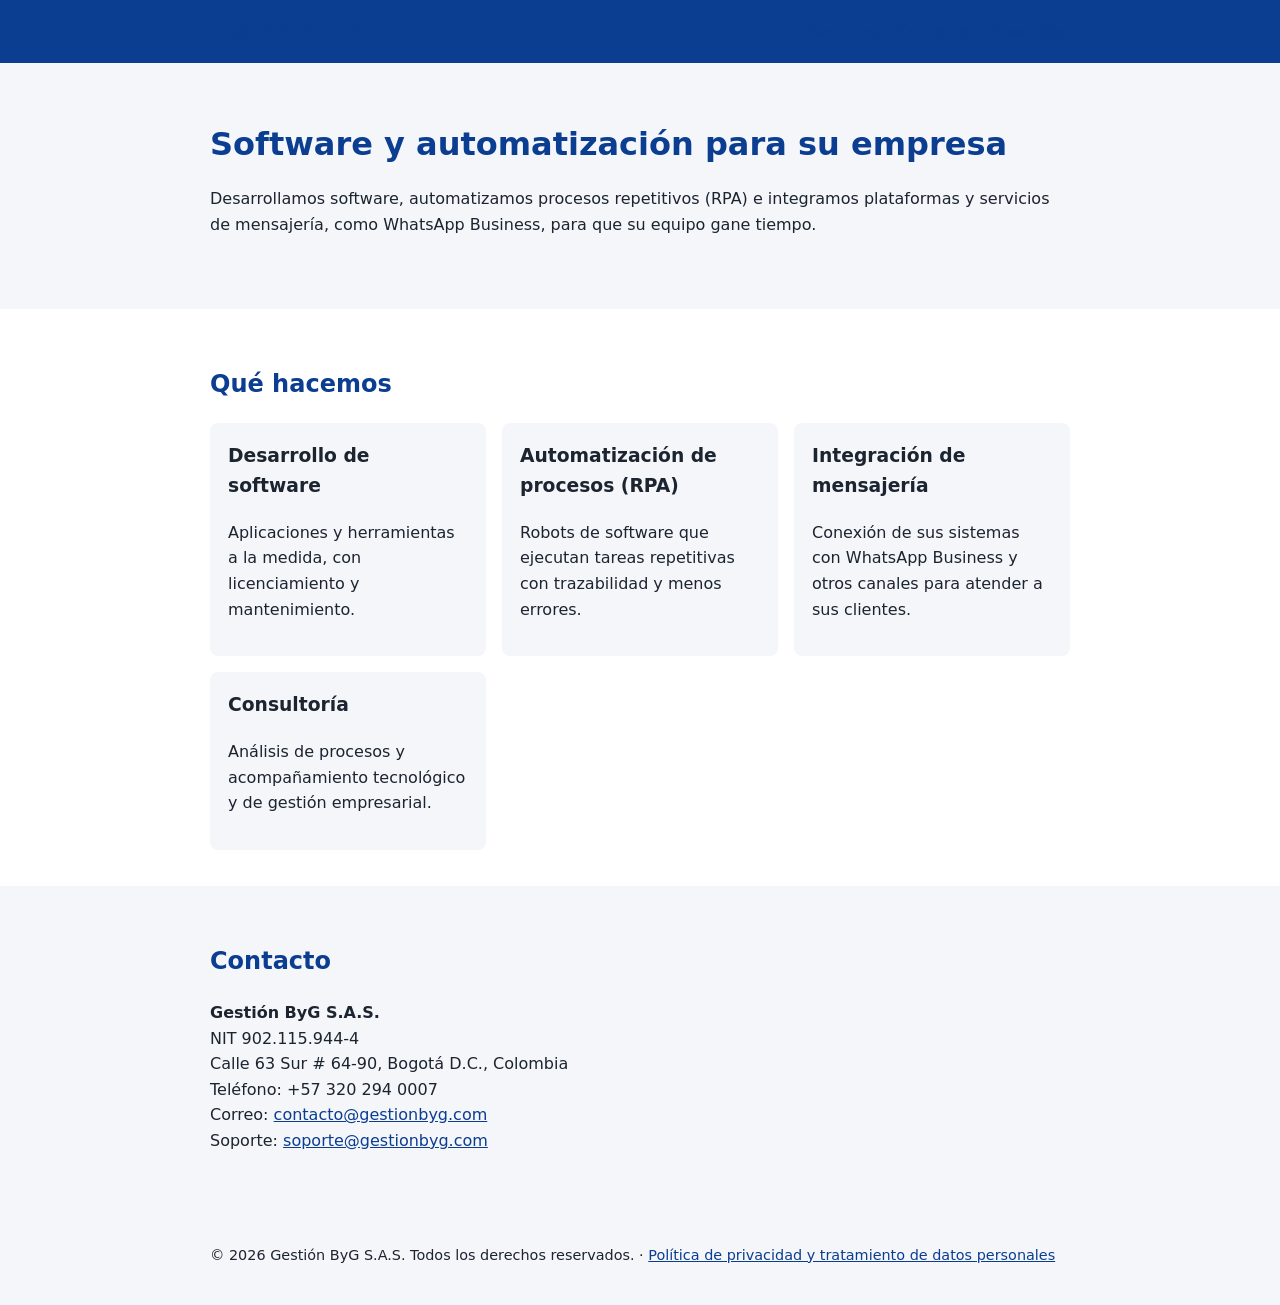
==== index.html @ 8f4474fb "Add files via upload" ====
<!doctype html>
<html lang="es">
<head>
<meta charset="utf-8">
<meta name="viewport" content="width=device-width, initial-scale=1">
<title>Gestión ByG S.A.S. | Software y automatización de procesos</title>
<meta name="description" content="Gestión ByG S.A.S. desarrolla software y automatiza procesos (RPA) e integra servicios de mensajería para empresas en Colombia.">
<link rel="stylesheet" href="style.css">
</head>
<body>
<header><div class="wrap">
  <a class="marca" href="index.html">Gestión ByG S.A.S.</a>
  <nav><a href="#servicios">Servicios</a><a href="#contacto">Contacto</a><a href="privacidad.html">Privacidad</a></nav>
</div></header>

<div class="hero"><div class="wrap">
  <h1>Software y automatización para su empresa</h1>
  <p>Desarrollamos software, automatizamos procesos repetitivos (RPA) e integramos plataformas y servicios de mensajería, como WhatsApp Business, para que su equipo gane tiempo.</p>
</div></div>

<section id="servicios"><div class="wrap">
  <h2>Qué hacemos</h2>
  <div class="tarjetas">
    <div class="tarjeta"><h3>Desarrollo de software</h3><p>Aplicaciones y herramientas a la medida, con licenciamiento y mantenimiento.</p></div>
    <div class="tarjeta"><h3>Automatización de procesos (RPA)</h3><p>Robots de software que ejecutan tareas repetitivas con trazabilidad y menos errores.</p></div>
    <div class="tarjeta"><h3>Integración de mensajería</h3><p>Conexión de sus sistemas con WhatsApp Business y otros canales para atender a sus clientes.</p></div>
    <div class="tarjeta"><h3>Consultoría</h3><p>Análisis de procesos y acompañamiento tecnológico y de gestión empresarial.</p></div>
  </div>
</div></section>

<section id="contacto" style="background:#f4f6fa"><div class="wrap">
  <h2>Contacto</h2>
  <p><strong>Gestión ByG S.A.S.</strong><br>
  NIT 902.115.944-4<br>
  Calle 63 Sur # 64-90, Bogotá D.C., Colombia<br>
  Teléfono: +57 320 294 0007<br>
  Correo: <a href="mailto:contacto@gestionbyg.com">contacto@gestionbyg.com</a><br>
  Soporte: <a href="mailto:soporte@gestionbyg.com">soporte@gestionbyg.com</a></p>
</div></section>

<footer><div class="wrap">
  <p>© 2026 Gestión ByG S.A.S. Todos los derechos reservados. · <a href="privacidad.html">Política de privacidad y tratamiento de datos personales</a></p>
</div></footer>
</body>
</html>
---- style.css ----
:root{--azul:#0b3d91;--gris:#f4f6fa;--texto:#1c2430}
*{box-sizing:border-box}
body{margin:0;font-family:system-ui,-apple-system,"Segoe UI",Roboto,Arial,sans-serif;color:var(--texto);line-height:1.6;background:#fff}
header{background:var(--azul);color:#fff}
.wrap{max-width:900px;margin:0 auto;padding:0 20px}
header .wrap{display:flex;justify-content:space-between;align-items:center;flex-wrap:wrap;padding:16px 20px}
header a{color:#fff;text-decoration:none;margin-left:18px}
header .marca{font-weight:700;font-size:1.2rem;margin-left:0}
.hero{background:var(--gris);padding:56px 0}
.hero h1{margin:0 0 12px;font-size:2rem;color:var(--azul)}
section{padding:36px 0}
h2{color:var(--azul)}
.tarjetas{display:grid;grid-template-columns:repeat(auto-fit,minmax(240px,1fr));gap:16px}
.tarjeta{background:var(--gris);border-radius:8px;padding:18px}
.tarjeta h3{margin-top:0}
footer{background:var(--gris);padding:24px 0;font-size:.9rem}
footer a,.wrap a{color:var(--azul)}
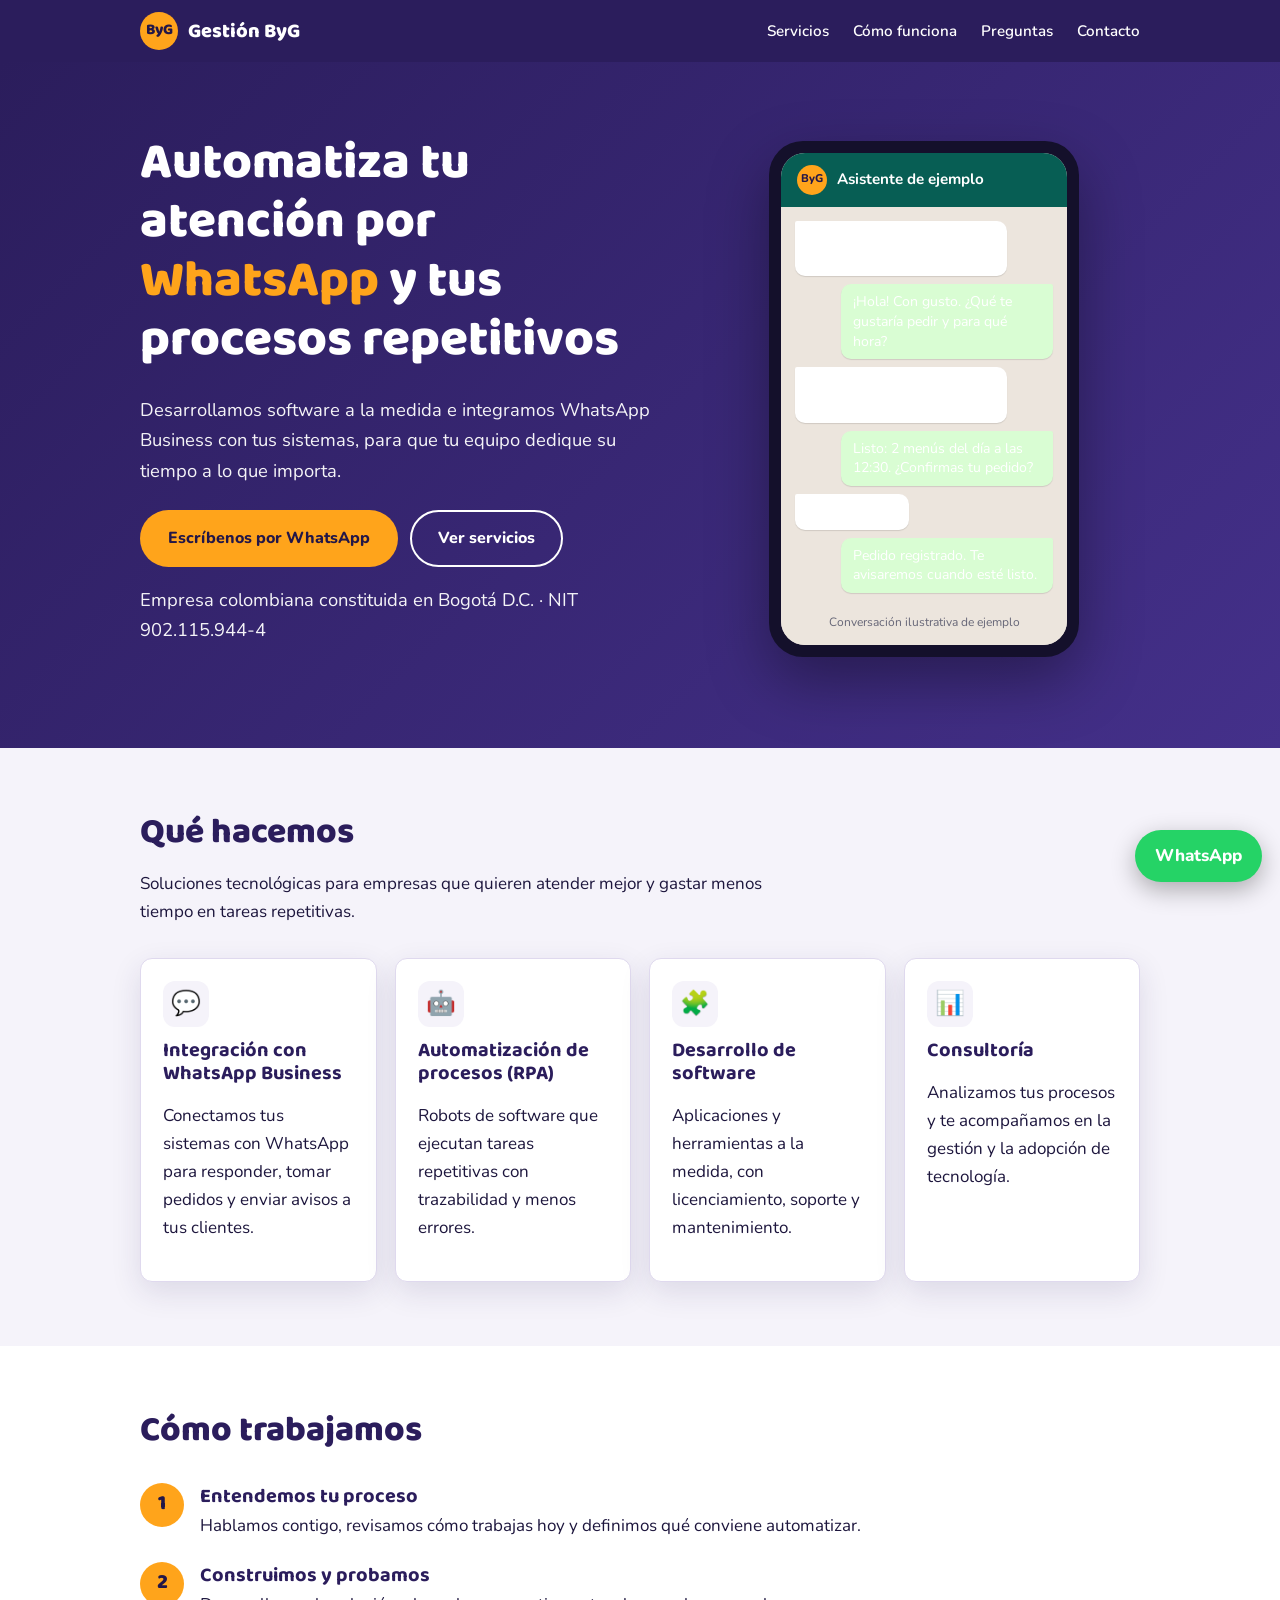
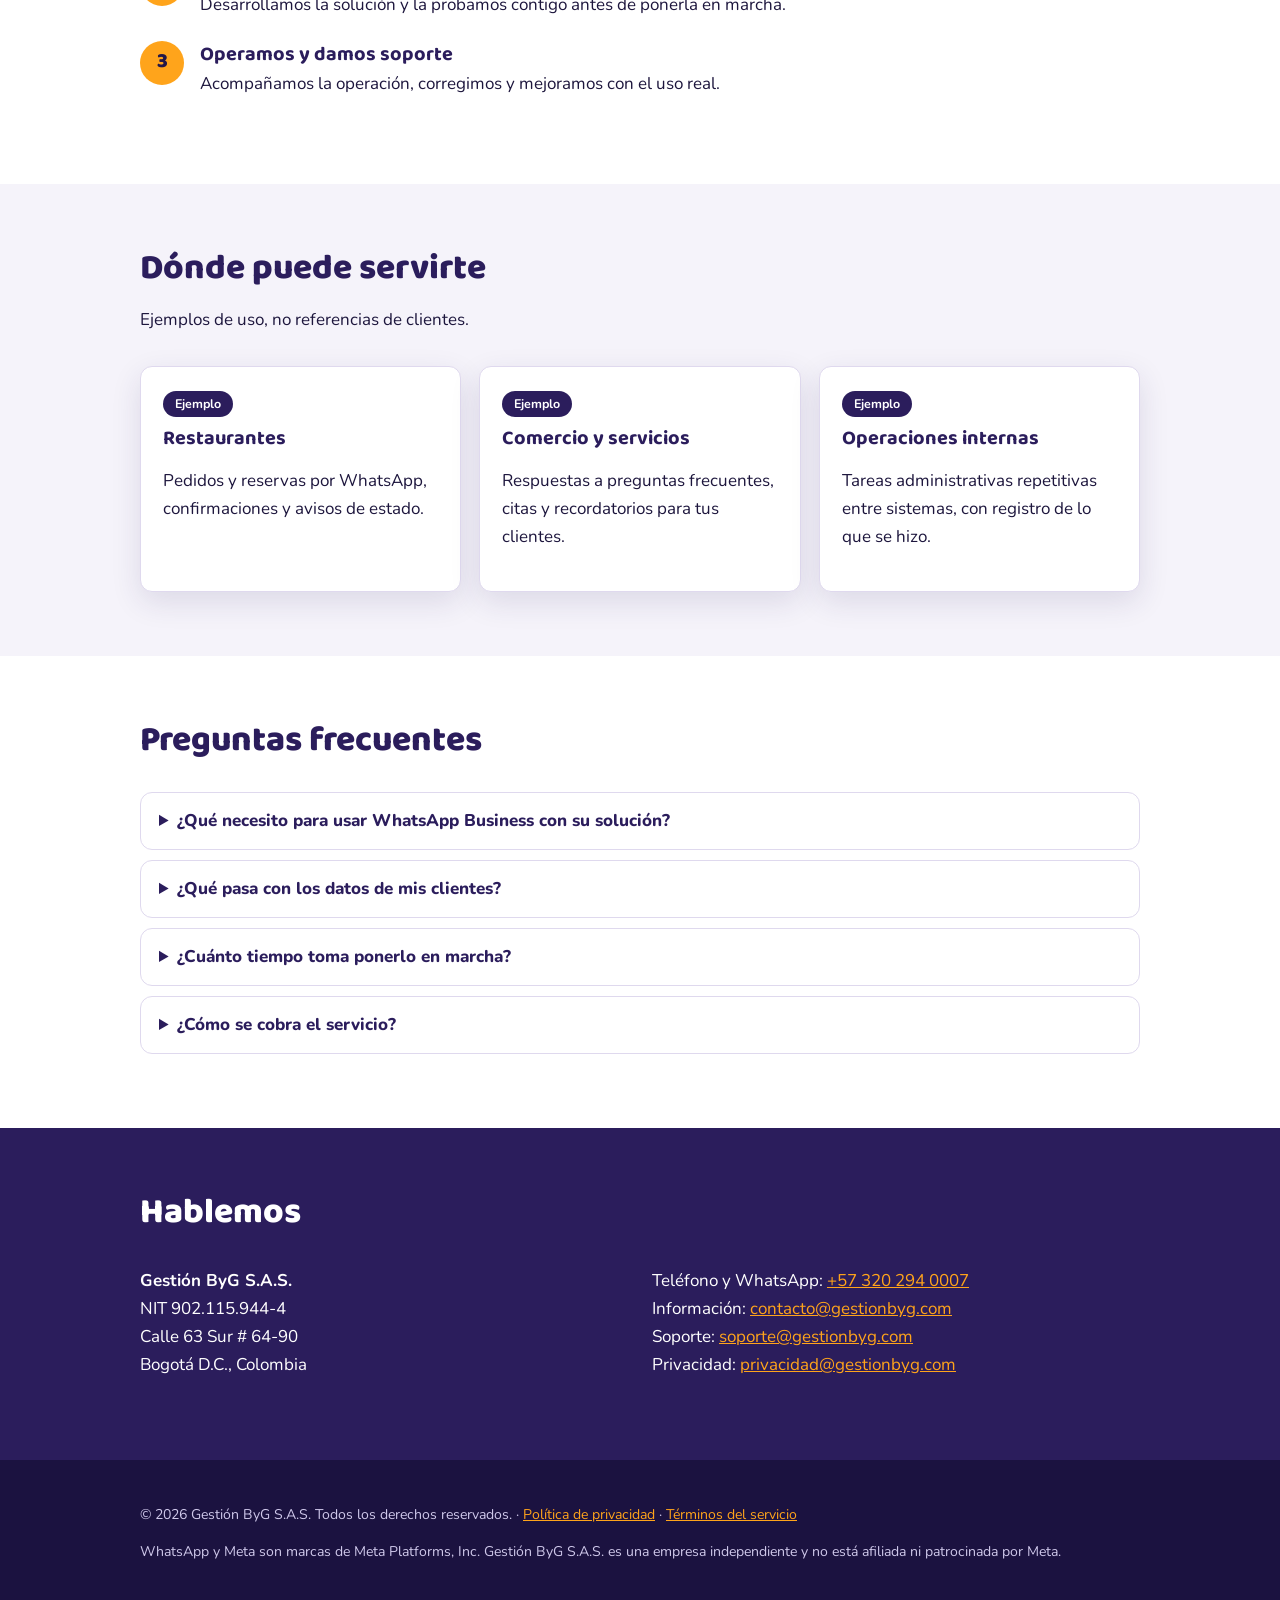
==== commit 3e2a678f: "Add files via upload" ====
--- a/index.html
+++ b/index.html
@@ -4,42 +4,114 @@
 <meta charset="utf-8">
 <meta name="viewport" content="width=device-width, initial-scale=1">
 <title>Gestión ByG S.A.S. | Software y automatización de procesos</title>
-<meta name="description" content="Gestión ByG S.A.S. desarrolla software y automatiza procesos (RPA) e integra servicios de mensajería para empresas en Colombia.">
+<meta name="description" content="Gestión ByG S.A.S. desarrolla software, automatiza procesos (RPA) e integra WhatsApp Business para empresas en Colombia.">
+<meta property="og:title" content="Gestión ByG S.A.S.">
+<meta property="og:description" content="Software a la medida, automatización de procesos e integración de WhatsApp Business.">
+<meta property="og:type" content="website">
+<meta property="og:url" content="https://gestionbyg.com/">
+<link rel="icon" href="data:image/svg+xml,%3Csvg xmlns='http://www.w3.org/2000/svg' viewBox='0 0 64 64'%3E%3Ccircle cx='32' cy='32' r='32' fill='%23FFA41B'/%3E%3Ctext x='32' y='42' font-size='28' font-weight='800' text-anchor='middle' fill='%23231748' font-family='Arial'%3EBG%3C/text%3E%3C/svg%3E">
+<link rel="preconnect" href="https://fonts.googleapis.com">
+<link rel="preconnect" href="https://fonts.gstatic.com" crossorigin>
+<link href="https://fonts.googleapis.com/css2?family=Baloo+2:wght@600;700;800&family=Nunito:wght@400;600;700;800&display=swap" rel="stylesheet">
 <link rel="stylesheet" href="style.css">
 </head>
 <body>
+
 <header><div class="wrap">
-  <a class="marca" href="index.html">Gestión ByG S.A.S.</a>
-  <nav><a href="#servicios">Servicios</a><a href="#contacto">Contacto</a><a href="privacidad.html">Privacidad</a></nav>
+  <a class="marca" href="index.html"><span class="logo">ByG</span>Gestión ByG</a>
+  <nav>
+    <a href="#servicios">Servicios</a>
+    <a href="#como-funciona">Cómo funciona</a>
+    <a href="#faq">Preguntas</a>
+    <a href="#contacto">Contacto</a>
+  </nav>
 </div></header>
 
+<main>
 <div class="hero"><div class="wrap">
-  <h1>Software y automatización para su empresa</h1>
-  <p>Desarrollamos software, automatizamos procesos repetitivos (RPA) e integramos plataformas y servicios de mensajería, como WhatsApp Business, para que su equipo gane tiempo.</p>
+  <div>
+    <h1>Automatiza tu atención por <span>WhatsApp</span> y tus procesos repetitivos</h1>
+    <p>Desarrollamos software a la medida e integramos WhatsApp Business con tus sistemas, para que tu equipo dedique su tiempo a lo que importa.</p>
+    <div class="acciones">
+      <a class="btn btn-ambar" href="https://wa.me/573202940007?text=Hola%2C%20quiero%20informaci%C3%B3n%20sobre%20sus%20servicios" target="_blank" rel="noopener">Escríbenos por WhatsApp</a>
+      <a class="btn btn-borde" href="#servicios">Ver servicios</a>
+    </div>
+    <p class="aviso-mini">Empresa colombiana constituida en Bogotá D.C. · NIT 902.115.944-4</p>
+  </div>
+  <div>
+    <div class="telefono"><div class="pantalla">
+      <div class="chat-cab"><span class="pt">ByG</span>Asistente de ejemplo</div>
+      <div class="chat">
+        <div class="burbuja cliente">Hola, quiero hacer un pedido para hoy</div>
+        <div class="burbuja robot">¡Hola! Con gusto. ¿Qué te gustaría pedir y para qué hora?</div>
+        <div class="burbuja cliente">2 menús del día, para las 12:30</div>
+        <div class="burbuja robot">Listo: 2 menús del día a las 12:30. ¿Confirmas tu pedido?</div>
+        <div class="burbuja cliente">Sí, confirmado</div>
+        <div class="burbuja robot">Pedido registrado. Te avisaremos cuando esté listo.</div>
+      </div>
+      <div class="etiqueta-demo">Conversación ilustrativa de ejemplo</div>
+    </div></div>
+  </div>
 </div></div>
 
 <section id="servicios"><div class="wrap">
-  <h2>Qué hacemos</h2>
-  <div class="tarjetas">
-    <div class="tarjeta"><h3>Desarrollo de software</h3><p>Aplicaciones y herramientas a la medida, con licenciamiento y mantenimiento.</p></div>
-    <div class="tarjeta"><h3>Automatización de procesos (RPA)</h3><p>Robots de software que ejecutan tareas repetitivas con trazabilidad y menos errores.</p></div>
-    <div class="tarjeta"><h3>Integración de mensajería</h3><p>Conexión de sus sistemas con WhatsApp Business y otros canales para atender a sus clientes.</p></div>
-    <div class="tarjeta"><h3>Consultoría</h3><p>Análisis de procesos y acompañamiento tecnológico y de gestión empresarial.</p></div>
+  <div class="intro">
+    <h2>Qué hacemos</h2>
+    <p>Soluciones tecnológicas para empresas que quieren atender mejor y gastar menos tiempo en tareas repetitivas.</p>
+  </div>
+  <div class="rejilla">
+    <div class="tarjeta"><div class="icono">💬</div><h3>Integración con WhatsApp Business</h3><p>Conectamos tus sistemas con WhatsApp para responder, tomar pedidos y enviar avisos a tus clientes.</p></div>
+    <div class="tarjeta"><div class="icono">🤖</div><h3>Automatización de procesos (RPA)</h3><p>Robots de software que ejecutan tareas repetitivas con trazabilidad y menos errores.</p></div>
+    <div class="tarjeta"><div class="icono">🧩</div><h3>Desarrollo de software</h3><p>Aplicaciones y herramientas a la medida, con licenciamiento, soporte y mantenimiento.</p></div>
+    <div class="tarjeta"><div class="icono">📊</div><h3>Consultoría</h3><p>Analizamos tus procesos y te acompañamos en la gestión y la adopción de tecnología.</p></div>
   </div>
 </div></section>
 
-<section id="contacto" style="background:#f4f6fa"><div class="wrap">
-  <h2>Contacto</h2>
-  <p><strong>Gestión ByG S.A.S.</strong><br>
-  NIT 902.115.944-4<br>
-  Calle 63 Sur # 64-90, Bogotá D.C., Colombia<br>
-  Teléfono: +57 320 294 0007<br>
-  Correo: <a href="mailto:contacto@gestionbyg.com">contacto@gestionbyg.com</a><br>
-  Soporte: <a href="mailto:soporte@gestionbyg.com">soporte@gestionbyg.com</a></p>
+<section id="como-funciona" class="fondo-blanco"><div class="wrap">
+  <div class="intro"><h2>Cómo trabajamos</h2></div>
+  <div class="paso"><div class="num">1</div><div><h3>Entendemos tu proceso</h3><p>Hablamos contigo, revisamos cómo trabajas hoy y definimos qué conviene automatizar.</p></div></div>
+  <div class="paso"><div class="num">2</div><div><h3>Construimos y probamos</h3><p>Desarrollamos la solución y la probamos contigo antes de ponerla en marcha.</p></div></div>
+  <div class="paso"><div class="num">3</div><div><h3>Operamos y damos soporte</h3><p>Acompañamos la operación, corregimos y mejoramos con el uso real.</p></div></div>
 </div></section>
 
+<section id="casos"><div class="wrap">
+  <div class="intro"><h2>Dónde puede servirte</h2><p>Ejemplos de uso, no referencias de clientes.</p></div>
+  <div class="rejilla">
+    <div class="tarjeta"><span class="etq">Ejemplo</span><h3>Restaurantes</h3><p>Pedidos y reservas por WhatsApp, confirmaciones y avisos de estado.</p></div>
+    <div class="tarjeta"><span class="etq">Ejemplo</span><h3>Comercio y servicios</h3><p>Respuestas a preguntas frecuentes, citas y recordatorios para tus clientes.</p></div>
+    <div class="tarjeta"><span class="etq">Ejemplo</span><h3>Operaciones internas</h3><p>Tareas administrativas repetitivas entre sistemas, con registro de lo que se hizo.</p></div>
+  </div>
+</div></section>
+
+<section id="faq" class="fondo-blanco"><div class="wrap">
+  <div class="intro"><h2>Preguntas frecuentes</h2></div>
+  <details><summary>¿Qué necesito para usar WhatsApp Business con su solución?</summary><p>Un número de teléfono para la empresa y tu aprobación para configurarlo. Te explicamos cada paso y tú conservas el control de tu cuenta.</p></details>
+  <details><summary>¿Qué pasa con los datos de mis clientes?</summary><p>Tus datos son tuyos. Los tratamos solo para prestar el servicio, conforme a la Ley 1581 de 2012 y a nuestra <a href="privacidad.html">política de privacidad</a>.</p></details>
+  <details><summary>¿Cuánto tiempo toma ponerlo en marcha?</summary><p>Depende del proceso. Después de conocer tu caso te damos un plan y un tiempo estimado por escrito.</p></details>
+  <details><summary>¿Cómo se cobra el servicio?</summary><p>Con un contrato de licencia y soporte. Te enviamos una propuesta clara después de entender lo que necesitas.</p></details>
+</div></section>
+
+<section id="contacto" class="contacto"><div class="wrap">
+  <h2>Hablemos</h2>
+  <div class="datos">
+    <div>
+      <p><strong>Gestión ByG S.A.S.</strong><br>NIT 902.115.944-4<br>Calle 63 Sur # 64-90<br>Bogotá D.C., Colombia</p>
+    </div>
+    <div>
+      <p>Teléfono y WhatsApp: <a href="https://wa.me/573202940007" target="_blank" rel="noopener">+57 320 294 0007</a><br>
+      Información: <a href="mailto:contacto@gestionbyg.com">contacto@gestionbyg.com</a><br>
+      Soporte: <a href="mailto:soporte@gestionbyg.com">soporte@gestionbyg.com</a><br>
+      Privacidad: <a href="mailto:privacidad@gestionbyg.com">privacidad@gestionbyg.com</a></p>
+    </div>
+  </div>
+</div></section>
+</main>
+
 <footer><div class="wrap">
-  <p>© 2026 Gestión ByG S.A.S. Todos los derechos reservados. · <a href="privacidad.html">Política de privacidad y tratamiento de datos personales</a></p>
+  <p>© 2026 Gestión ByG S.A.S. Todos los derechos reservados. · <a href="privacidad.html">Política de privacidad</a> · <a href="terminos.html">Términos del servicio</a></p>
+  <p>WhatsApp y Meta son marcas de Meta Platforms, Inc. Gestión ByG S.A.S. es una empresa independiente y no está afiliada ni patrocinada por Meta.</p>
 </div></footer>
+
+<a class="wa-flotante" href="https://wa.me/573202940007?text=Hola%2C%20quiero%20informaci%C3%B3n%20sobre%20sus%20servicios" target="_blank" rel="noopener" aria-label="Escríbenos por WhatsApp">WhatsApp</a>
 </body>
 </html>
--- a/style.css
+++ b/style.css
@@ -1,17 +1,93 @@
-:root{--azul:#0b3d91;--gris:#f4f6fa;--texto:#1c2430}
+:root{
+  --ciruela:#2B1D5C;--ciruela2:#44308A;--ambar:#FFA41B;--sobre-ambar:#231748;
+  --turquesa:#0F9F90;--fondo:#F5F3FA;--borde:#DFD9EE;--texto:#1D163D;--blanco:#fff;
+  --radio:12px;--sombra:0 10px 30px rgba(43,29,92,.12);
+}
 *{box-sizing:border-box}
-body{margin:0;font-family:system-ui,-apple-system,"Segoe UI",Roboto,Arial,sans-serif;color:var(--texto);line-height:1.6;background:#fff}
-header{background:var(--azul);color:#fff}
-.wrap{max-width:900px;margin:0 auto;padding:0 20px}
-header .wrap{display:flex;justify-content:space-between;align-items:center;flex-wrap:wrap;padding:16px 20px}
-header a{color:#fff;text-decoration:none;margin-left:18px}
-header .marca{font-weight:700;font-size:1.2rem;margin-left:0}
-.hero{background:var(--gris);padding:56px 0}
-.hero h1{margin:0 0 12px;font-size:2rem;color:var(--azul)}
-section{padding:36px 0}
-h2{color:var(--azul)}
-.tarjetas{display:grid;grid-template-columns:repeat(auto-fit,minmax(240px,1fr));gap:16px}
-.tarjeta{background:var(--gris);border-radius:8px;padding:18px}
-.tarjeta h3{margin-top:0}
-footer{background:var(--gris);padding:24px 0;font-size:.9rem}
-footer a,.wrap a{color:var(--azul)}
+html{scroll-behavior:smooth}
+body{margin:0;font-family:"Nunito",system-ui,-apple-system,"Segoe UI",Arial,sans-serif;color:var(--texto);background:var(--fondo);line-height:1.65;font-size:17px}
+h1,h2,h3{font-family:"Baloo 2","Nunito",system-ui,sans-serif;line-height:1.15;margin:0 0 .5em}
+h1{font-size:clamp(2rem,5vw,3.2rem);font-weight:800}
+h2{font-size:clamp(1.6rem,3.5vw,2.2rem);font-weight:800;color:var(--ciruela)}
+h3{font-size:1.25rem;font-weight:700;color:var(--ciruela)}
+a{color:var(--ciruela2)}
+.wrap{max-width:1040px;margin:0 auto;padding:0 20px}
+
+/* Cabecera */
+header{background:var(--ciruela);position:sticky;top:0;z-index:20}
+header .wrap{display:flex;align-items:center;justify-content:space-between;gap:16px;padding:12px 20px;flex-wrap:wrap}
+.marca{display:flex;align-items:center;gap:10px;color:#fff;text-decoration:none;font-family:"Baloo 2",sans-serif;font-weight:800;font-size:1.25rem}
+.logo{width:38px;height:38px;border-radius:50%;background:var(--ambar);color:var(--sobre-ambar);display:grid;place-items:center;font-family:"Baloo 2",sans-serif;font-weight:800;font-size:.95rem}
+nav a{color:#fff;text-decoration:none;margin-left:20px;font-weight:600;font-size:.95rem}
+nav a:hover{color:var(--ambar)}
+
+/* Botones */
+.btn{display:inline-block;padding:13px 26px;border-radius:999px;font-weight:800;text-decoration:none;font-size:1rem;border:2px solid transparent;transition:transform .15s}
+.btn:hover{transform:translateY(-2px)}
+.btn-ambar{background:var(--ambar);color:var(--sobre-ambar)}
+.btn-borde{border-color:#fff;color:#fff}
+
+/* Hero */
+.hero{background:linear-gradient(135deg,var(--ciruela) 0%,var(--ciruela2) 100%);color:#fff;padding:72px 0 84px}
+.hero .wrap{display:grid;grid-template-columns:1.1fr .9fr;gap:40px;align-items:center}
+.hero h1{color:#fff}
+.hero h1 span{color:var(--ambar)}
+.hero p{font-size:1.15rem;opacity:.95;max-width:520px}
+.hero .acciones{display:flex;gap:12px;flex-wrap:wrap;margin-top:24px}
+.aviso-mini{font-size:.82rem;opacity:.75;margin-top:18px}
+
+/* Teléfono con chat */
+.telefono{background:#14102b;border-radius:34px;padding:12px;max-width:310px;margin:0 auto;box-shadow:0 24px 60px rgba(0,0,0,.35)}
+.pantalla{background:#ece5dd;border-radius:24px;overflow:hidden}
+.chat-cab{background:#075e54;color:#fff;padding:12px 16px;font-weight:700;display:flex;gap:10px;align-items:center;font-size:.95rem}
+.chat-cab .pt{width:30px;height:30px;border-radius:50%;background:var(--ambar);color:var(--sobre-ambar);display:grid;place-items:center;font-size:.7rem;font-weight:800}
+.chat{padding:14px;display:flex;flex-direction:column;gap:8px;min-height:330px}
+.burbuja{max-width:82%;padding:8px 12px;border-radius:10px;font-size:.88rem;line-height:1.4;box-shadow:0 1px 1px rgba(0,0,0,.12)}
+.cliente{background:#fff;align-self:flex-start;border-top-left-radius:2px}
+.robot{background:#d9fdd3;align-self:flex-end;border-top-right-radius:2px}
+.etiqueta-demo{text-align:center;font-size:.75rem;color:#667;padding:6px 8px 12px;background:#ece5dd}
+
+/* Secciones */
+section{padding:64px 0}
+.intro{max-width:640px;margin-bottom:32px}
+.rejilla{display:grid;grid-template-columns:repeat(auto-fit,minmax(230px,1fr));gap:18px}
+.tarjeta{background:var(--blanco);border:1px solid var(--borde);border-radius:var(--radio);padding:22px;box-shadow:var(--sombra)}
+.tarjeta .icono{width:46px;height:46px;border-radius:12px;background:var(--fondo);display:grid;place-items:center;font-size:1.5rem;margin-bottom:12px}
+.fondo-blanco{background:#fff}
+
+/* Pasos */
+.paso{display:flex;gap:16px;align-items:flex-start;margin-bottom:22px}
+.num{flex:0 0 44px;height:44px;border-radius:50%;background:var(--ambar);color:var(--sobre-ambar);display:grid;place-items:center;font-family:"Baloo 2",sans-serif;font-weight:800;font-size:1.3rem}
+.paso h3{margin:2px 0 4px}
+.paso p{margin:0}
+
+/* Casos */
+.etq{display:inline-block;background:var(--ciruela);color:#fff;border-radius:999px;padding:3px 12px;font-size:.78rem;font-weight:700;margin-bottom:10px}
+
+/* FAQ */
+details{background:#fff;border:1px solid var(--borde);border-radius:var(--radio);padding:14px 18px;margin-bottom:10px}
+summary{cursor:pointer;font-weight:800;color:var(--ciruela)}
+details p{margin:10px 0 0}
+
+/* Contacto */
+.contacto{background:var(--ciruela);color:#fff}
+.contacto h2{color:#fff}
+.contacto a{color:var(--ambar)}
+.datos{display:grid;grid-template-columns:repeat(auto-fit,minmax(250px,1fr));gap:24px}
+
+/* Pie y botón flotante */
+footer{background:#1b1240;color:#cfc8ea;padding:28px 0;font-size:.88rem}
+footer a{color:var(--ambar)}
+.wa-flotante{position:fixed;right:18px;bottom:18px;background:#25d366;color:#fff;text-decoration:none;font-weight:800;border-radius:999px;padding:12px 20px;box-shadow:0 8px 24px rgba(0,0,0,.3);z-index:30}
+
+/* Páginas legales */
+.legal{background:#fff;max-width:820px;margin:32px auto;padding:36px 28px;border-radius:var(--radio);border:1px solid var(--borde)}
+.legal h2{font-size:1.35rem;margin-top:1.6em}
+
+@media(max-width:800px){
+  .hero .wrap{grid-template-columns:1fr}
+  .hero{padding:48px 0 56px}
+  nav a{margin-left:14px}
+  section{padding:44px 0}
+}
+@media(prefers-reduced-motion:reduce){*{transition:none!important;scroll-behavior:auto!important}}
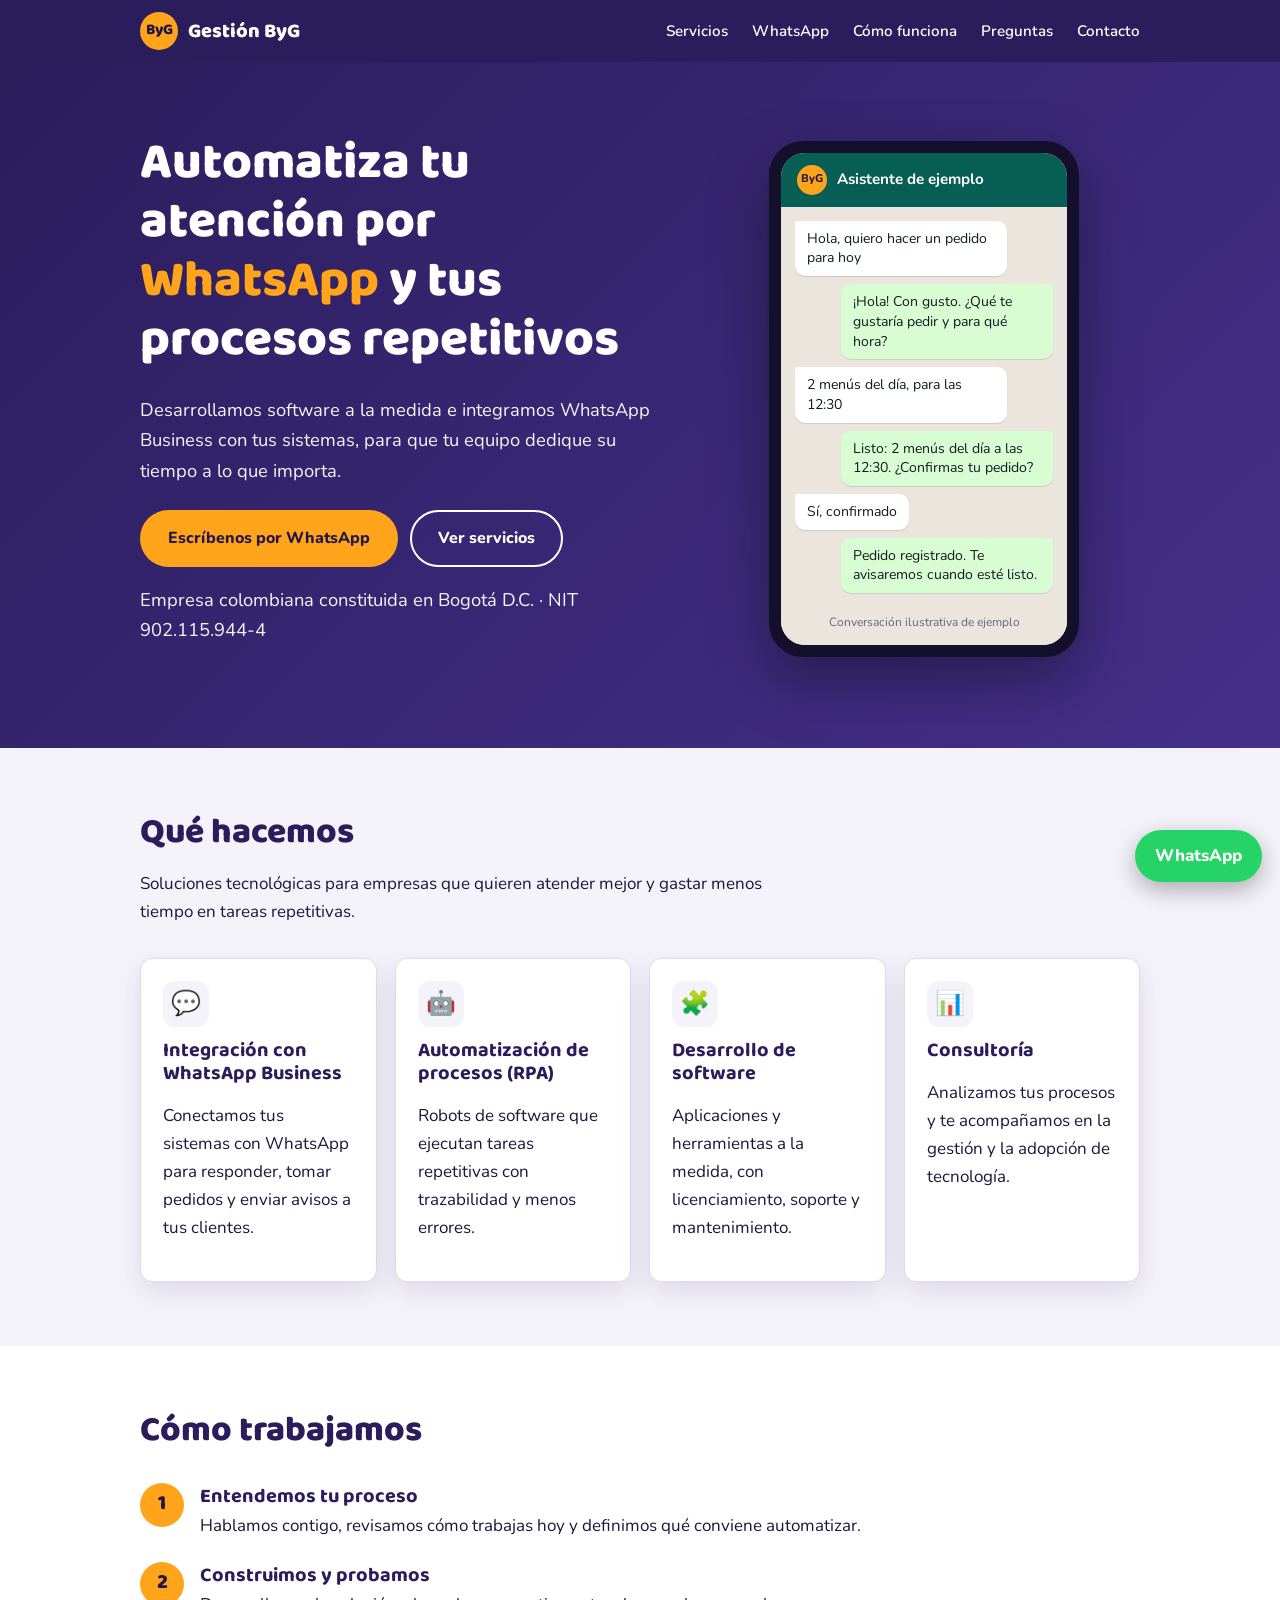
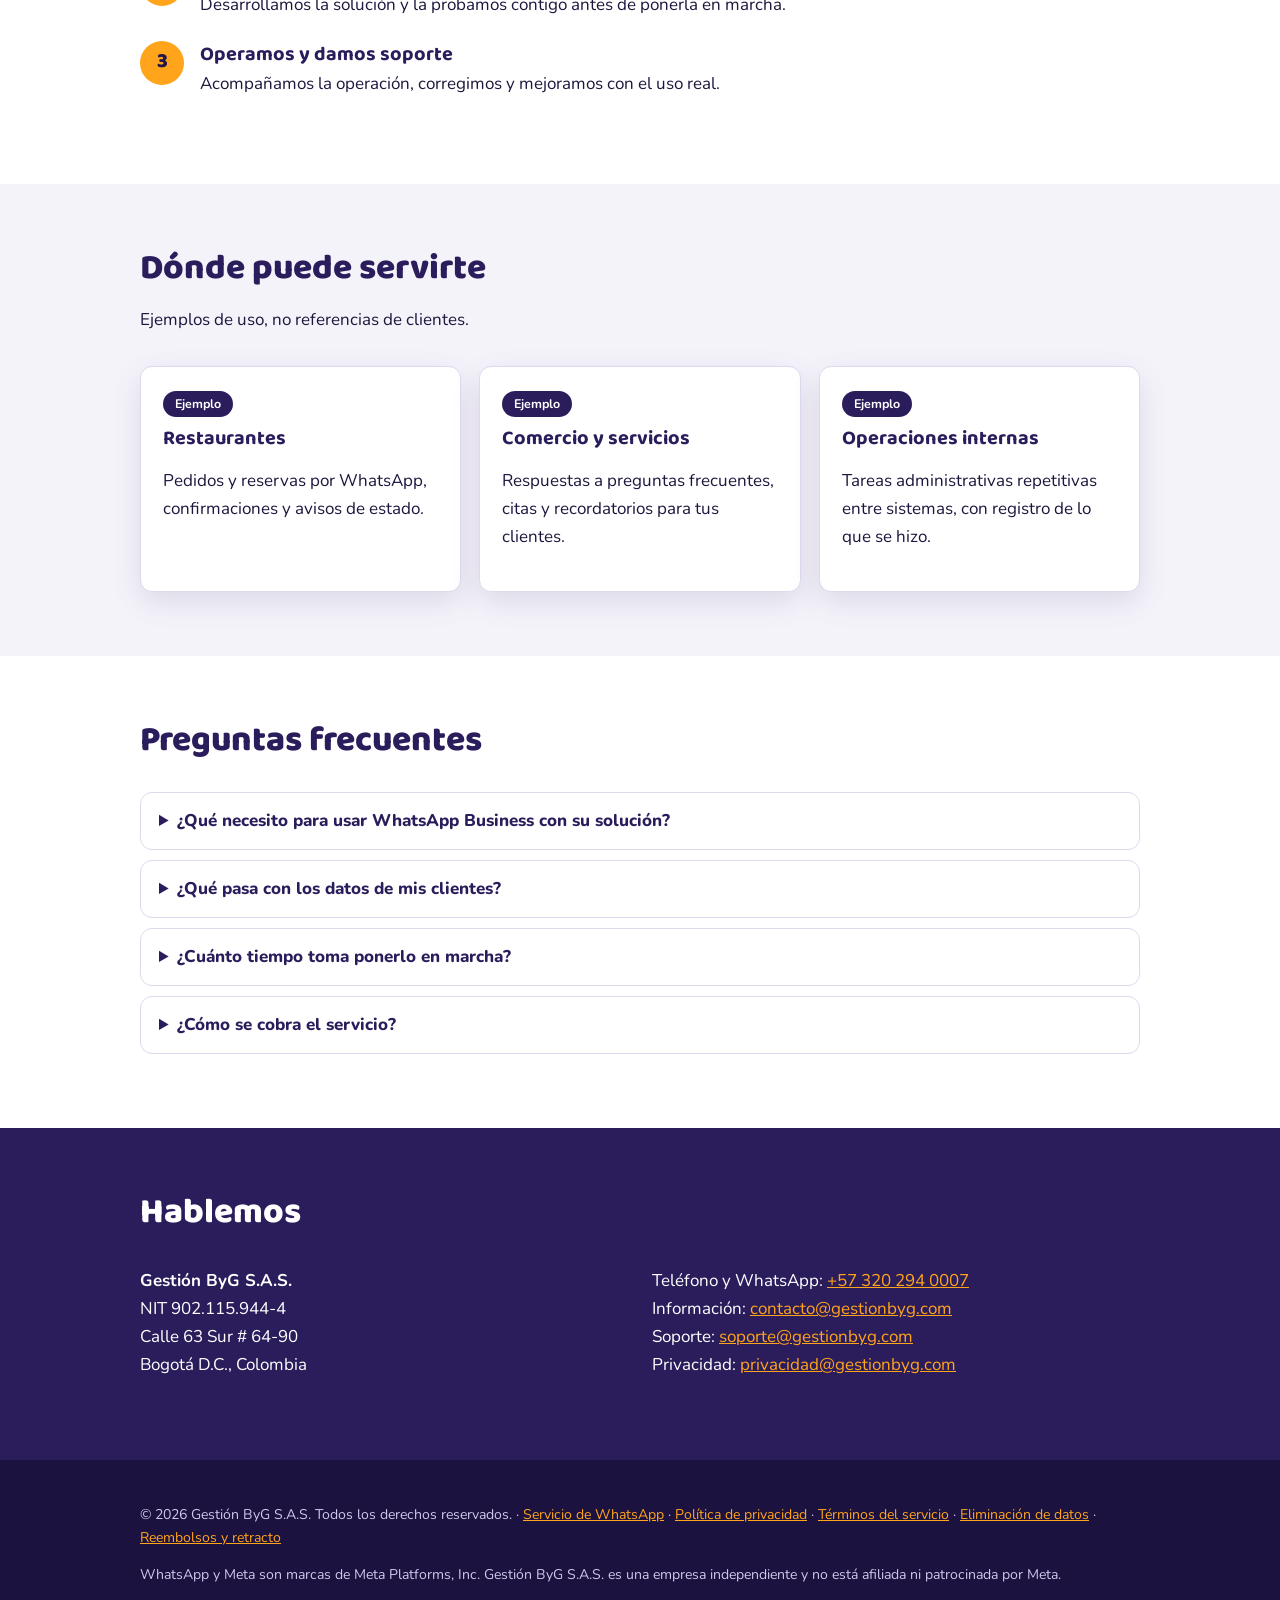
==== commit 804e1871: "Paginas legales y reembolsos" ====
--- a/index.html
+++ b/index.html
@@ -21,6 +21,7 @@
   <a class="marca" href="index.html"><span class="logo">ByG</span>Gestión ByG</a>
   <nav>
     <a href="#servicios">Servicios</a>
+    <a href="servicio-whatsapp.html">WhatsApp</a>
     <a href="#como-funciona">Cómo funciona</a>
     <a href="#faq">Preguntas</a>
     <a href="#contacto">Contacto</a>
@@ -108,7 +109,7 @@
 </main>
 
 <footer><div class="wrap">
-  <p>© 2026 Gestión ByG S.A.S. Todos los derechos reservados. · <a href="privacidad.html">Política de privacidad</a> · <a href="terminos.html">Términos del servicio</a></p>
+  <p>© 2026 Gestión ByG S.A.S. Todos los derechos reservados. · <a href="servicio-whatsapp.html">Servicio de WhatsApp</a> · <a href="privacidad.html">Política de privacidad</a> · <a href="terminos.html">Términos del servicio</a> · <a href="eliminacion-datos.html">Eliminación de datos</a> · <a href="reembolso.html">Reembolsos y retracto</a></p>
   <p>WhatsApp y Meta son marcas de Meta Platforms, Inc. Gestión ByG S.A.S. es una empresa independiente y no está afiliada ni patrocinada por Meta.</p>
 </div></footer>
 
--- a/style.css
+++ b/style.css
@@ -42,7 +42,7 @@
 .chat-cab{background:#075e54;color:#fff;padding:12px 16px;font-weight:700;display:flex;gap:10px;align-items:center;font-size:.95rem}
 .chat-cab .pt{width:30px;height:30px;border-radius:50%;background:var(--ambar);color:var(--sobre-ambar);display:grid;place-items:center;font-size:.7rem;font-weight:800}
 .chat{padding:14px;display:flex;flex-direction:column;gap:8px;min-height:330px}
-.burbuja{max-width:82%;padding:8px 12px;border-radius:10px;font-size:.88rem;line-height:1.4;box-shadow:0 1px 1px rgba(0,0,0,.12)}
+.burbuja{color:#111b21;max-width:82%;padding:8px 12px;border-radius:10px;font-size:.88rem;line-height:1.4;box-shadow:0 1px 1px rgba(0,0,0,.12)}
 .cliente{background:#fff;align-self:flex-start;border-top-left-radius:2px}
 .robot{background:#d9fdd3;align-self:flex-end;border-top-right-radius:2px}
 .etiqueta-demo{text-align:center;font-size:.75rem;color:#667;padding:6px 8px 12px;background:#ece5dd}
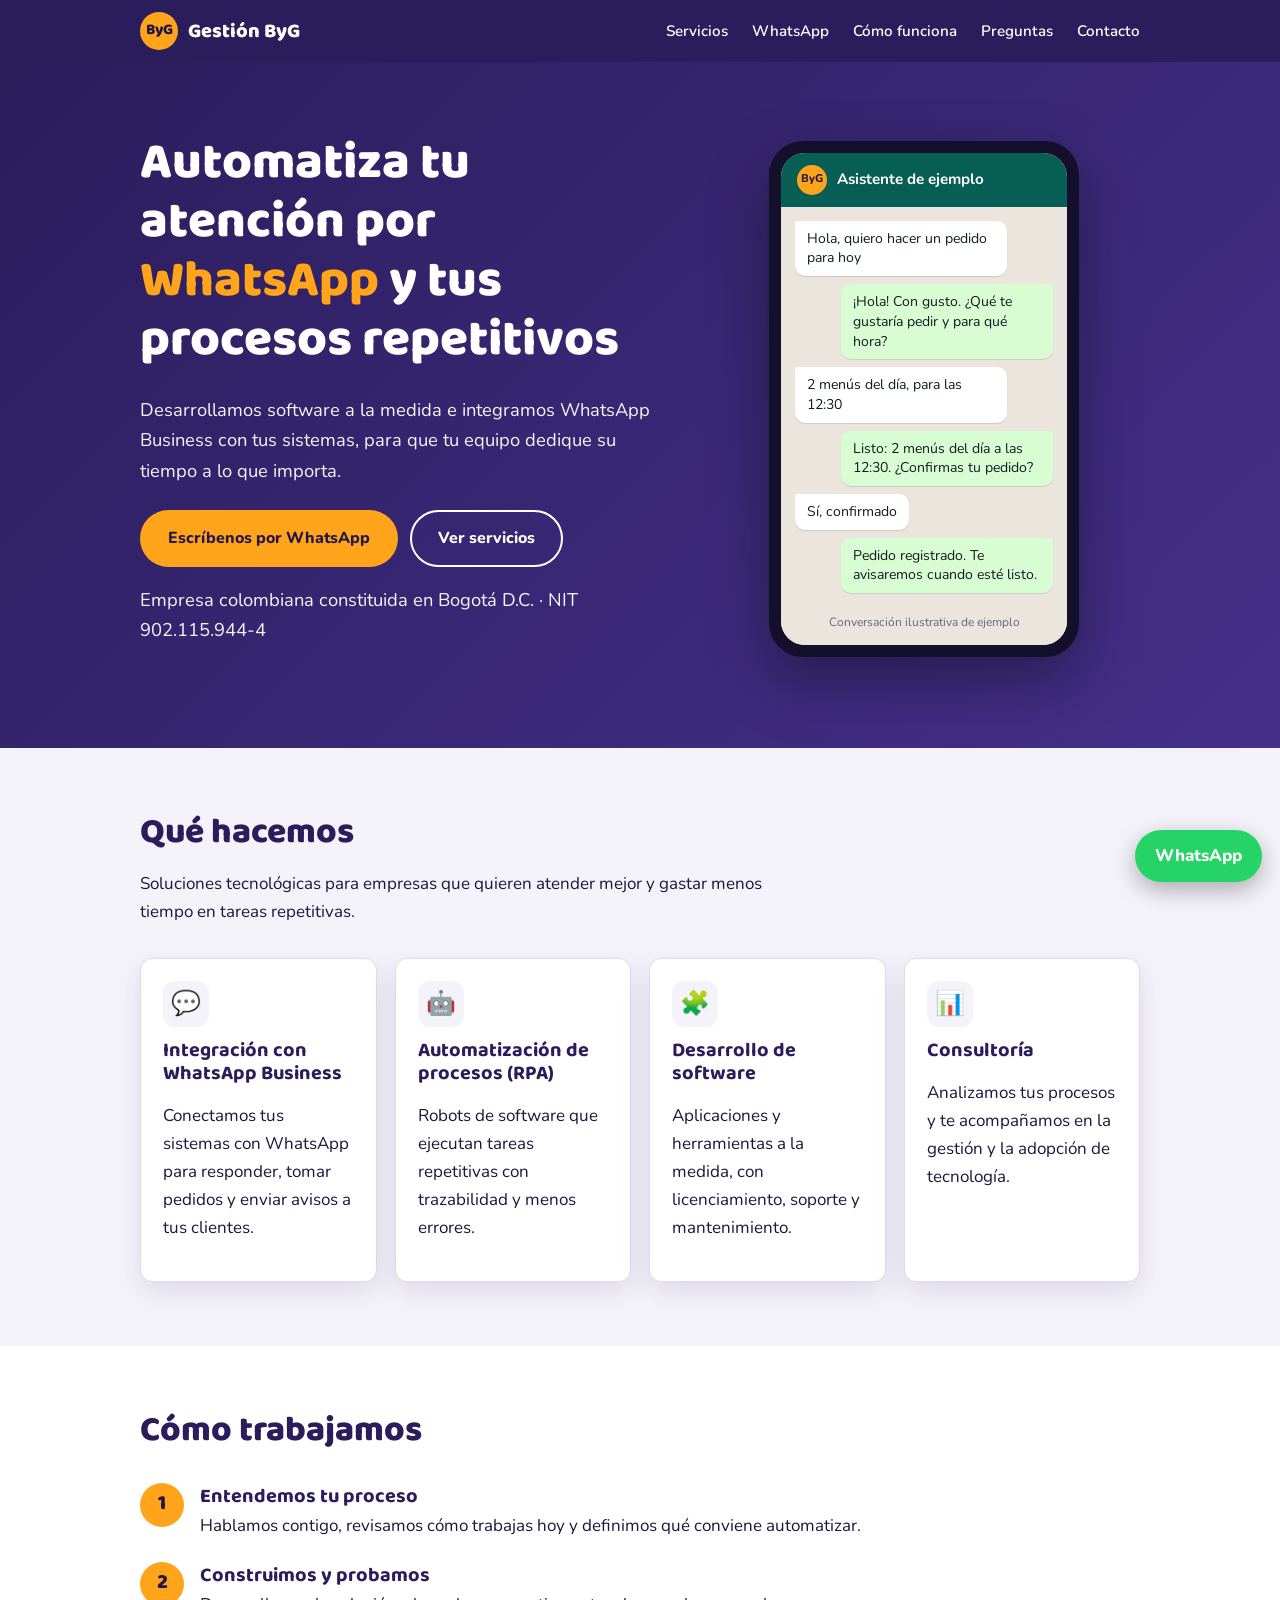
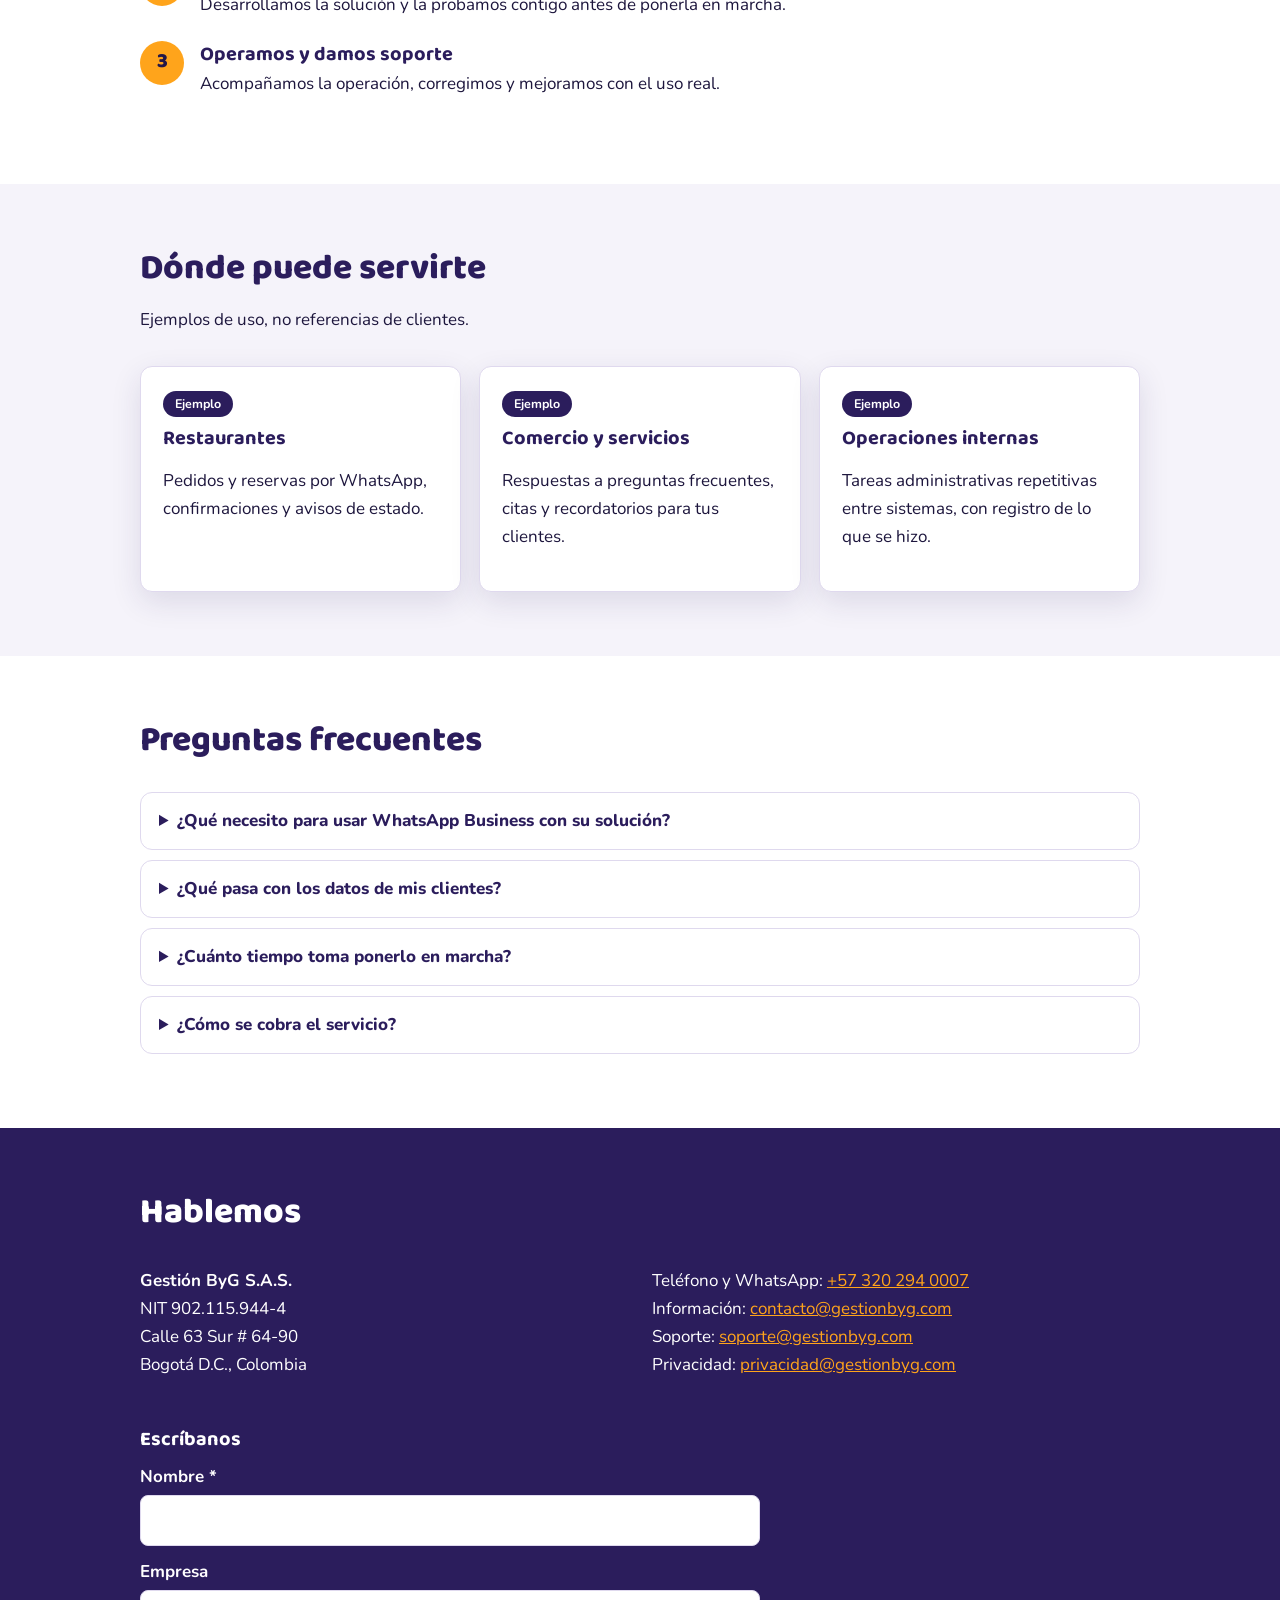
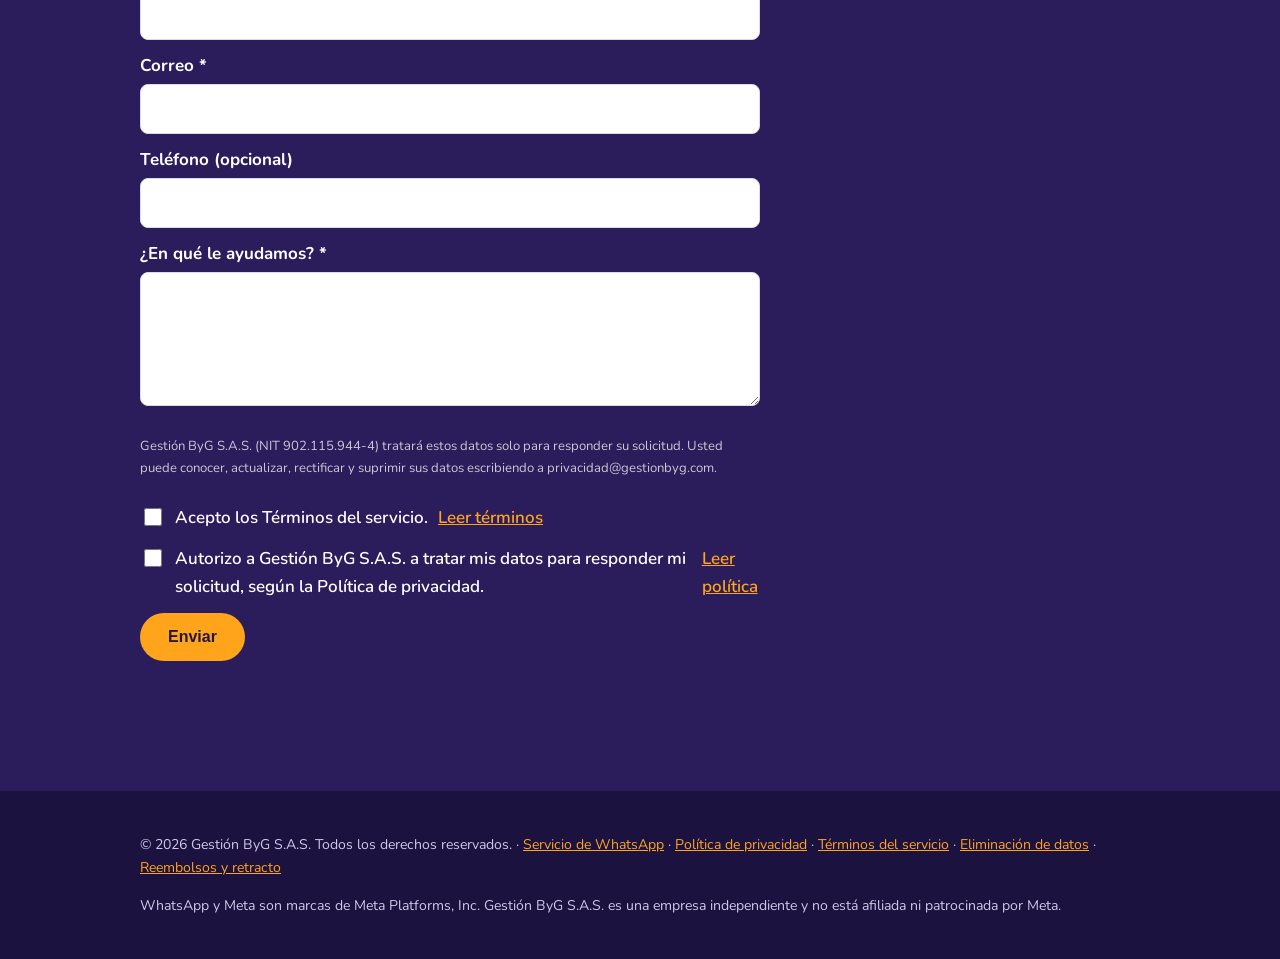
==== commit dd24c12d: "Formulario con registro de autorizacion" ====
--- a/index.html
+++ b/index.html
@@ -105,6 +105,50 @@
       Privacidad: <a href="mailto:privacidad@gestionbyg.com">privacidad@gestionbyg.com</a></p>
     </div>
   </div>
+  <h3 style="color:#fff;margin-top:32px">Escríbanos</h3>
+<form id="form-contacto" class="form-contacto" novalidate>
+  <label>Nombre *<input name="nombre" required maxlength="100" autocomplete="name"></label>
+  <label>Empresa<input name="empresa" maxlength="120" autocomplete="organization"></label>
+  <label>Correo *<input name="correo" type="email" required maxlength="160" autocomplete="email"></label>
+  <label>Teléfono (opcional)<input name="telefono" type="tel" maxlength="30" autocomplete="tel"></label>
+  <label>¿En qué le ayudamos? *<textarea name="mensaje" required maxlength="2000" rows="4"></textarea></label>
+  <input name="sitio_web" tabindex="-1" autocomplete="off" style="position:absolute;left:-9999px" aria-hidden="true">
+
+  <p class="aviso-mini">Gestión ByG S.A.S. (NIT 902.115.944-4) tratará estos datos solo para responder su solicitud. Usted puede conocer, actualizar, rectificar y suprimir sus datos escribiendo a privacidad@gestionbyg.com.</p>
+
+  <label class="casilla"><input type="checkbox" name="acepta_terminos" required>
+    Acepto los Términos del servicio. <a href="terminos.html" target="_blank" rel="noopener">Leer términos</a></label>
+  <label class="casilla"><input type="checkbox" name="acepta_privacidad" required>
+    Autorizo a Gestión ByG S.A.S. a tratar mis datos para responder mi solicitud, según la Política de privacidad. <a href="privacidad.html" target="_blank" rel="noopener">Leer política</a></label>
+
+  <button class="btn btn-ambar" type="submit">Enviar</button>
+  <p id="form-estado" role="status"></p>
+</form>
+<script>
+document.getElementById("form-contacto").addEventListener("submit", async (e) => {
+  e.preventDefault();
+  const f = e.target, estado = document.getElementById("form-estado");
+  if (!f.acepta_terminos.checked || !f.acepta_privacidad.checked) {
+    estado.textContent = "Para enviar, marque las dos casillas."; return;
+  }
+  if (!f.reportValidity()) return;
+  const datos = {
+    nombre: f.nombre.value, empresa: f.empresa.value, correo: f.correo.value,
+    telefono: f.telefono.value, mensaje: f.mensaje.value, sitio_web: f.sitio_web.value,
+    acepta_terminos: f.acepta_terminos.checked, acepta_privacidad: f.acepta_privacidad.checked,
+    pagina: location.pathname
+  };
+  estado.textContent = "Enviando…";
+  try {
+    const r = await fetch("https://gestionbyg-webhook.jburgos.workers.dev/contacto", {
+      method: "POST", headers: { "Content-Type": "application/json" }, body: JSON.stringify(datos)
+    });
+    const j = await r.json();
+    if (j.ok) { f.reset(); estado.textContent = "Recibido. Radicado " + (j.radicado || "") + ". Le responderemos pronto."; }
+    else estado.textContent = j.error || "No se pudo enviar. Escríbanos a contacto@gestionbyg.com.";
+  } catch (_) { estado.textContent = "No se pudo enviar. Escríbanos a contacto@gestionbyg.com."; }
+});
+</script>
 </div></section>
 </main>
 
--- a/style.css
+++ b/style.css
@@ -91,3 +91,12 @@
   section{padding:44px 0}
 }
 @media(prefers-reduced-motion:reduce){*{transition:none!important;scroll-behavior:auto!important}}
+
+/* Formulario de contacto */
+.form-contacto{display:grid;gap:12px;max-width:620px;margin-top:12px}
+.form-contacto label{display:grid;gap:4px;font-weight:700}
+.form-contacto input,.form-contacto textarea{font:inherit;padding:10px 12px;border-radius:8px;border:1px solid var(--borde);color:var(--texto)}
+.form-contacto .casilla{display:flex;gap:10px;align-items:flex-start;font-weight:600}
+.form-contacto .casilla input{margin-top:4px;width:18px;height:18px;flex:none}
+.form-contacto button{justify-self:start;cursor:pointer}
+#form-estado{min-height:1.2em;font-weight:700}
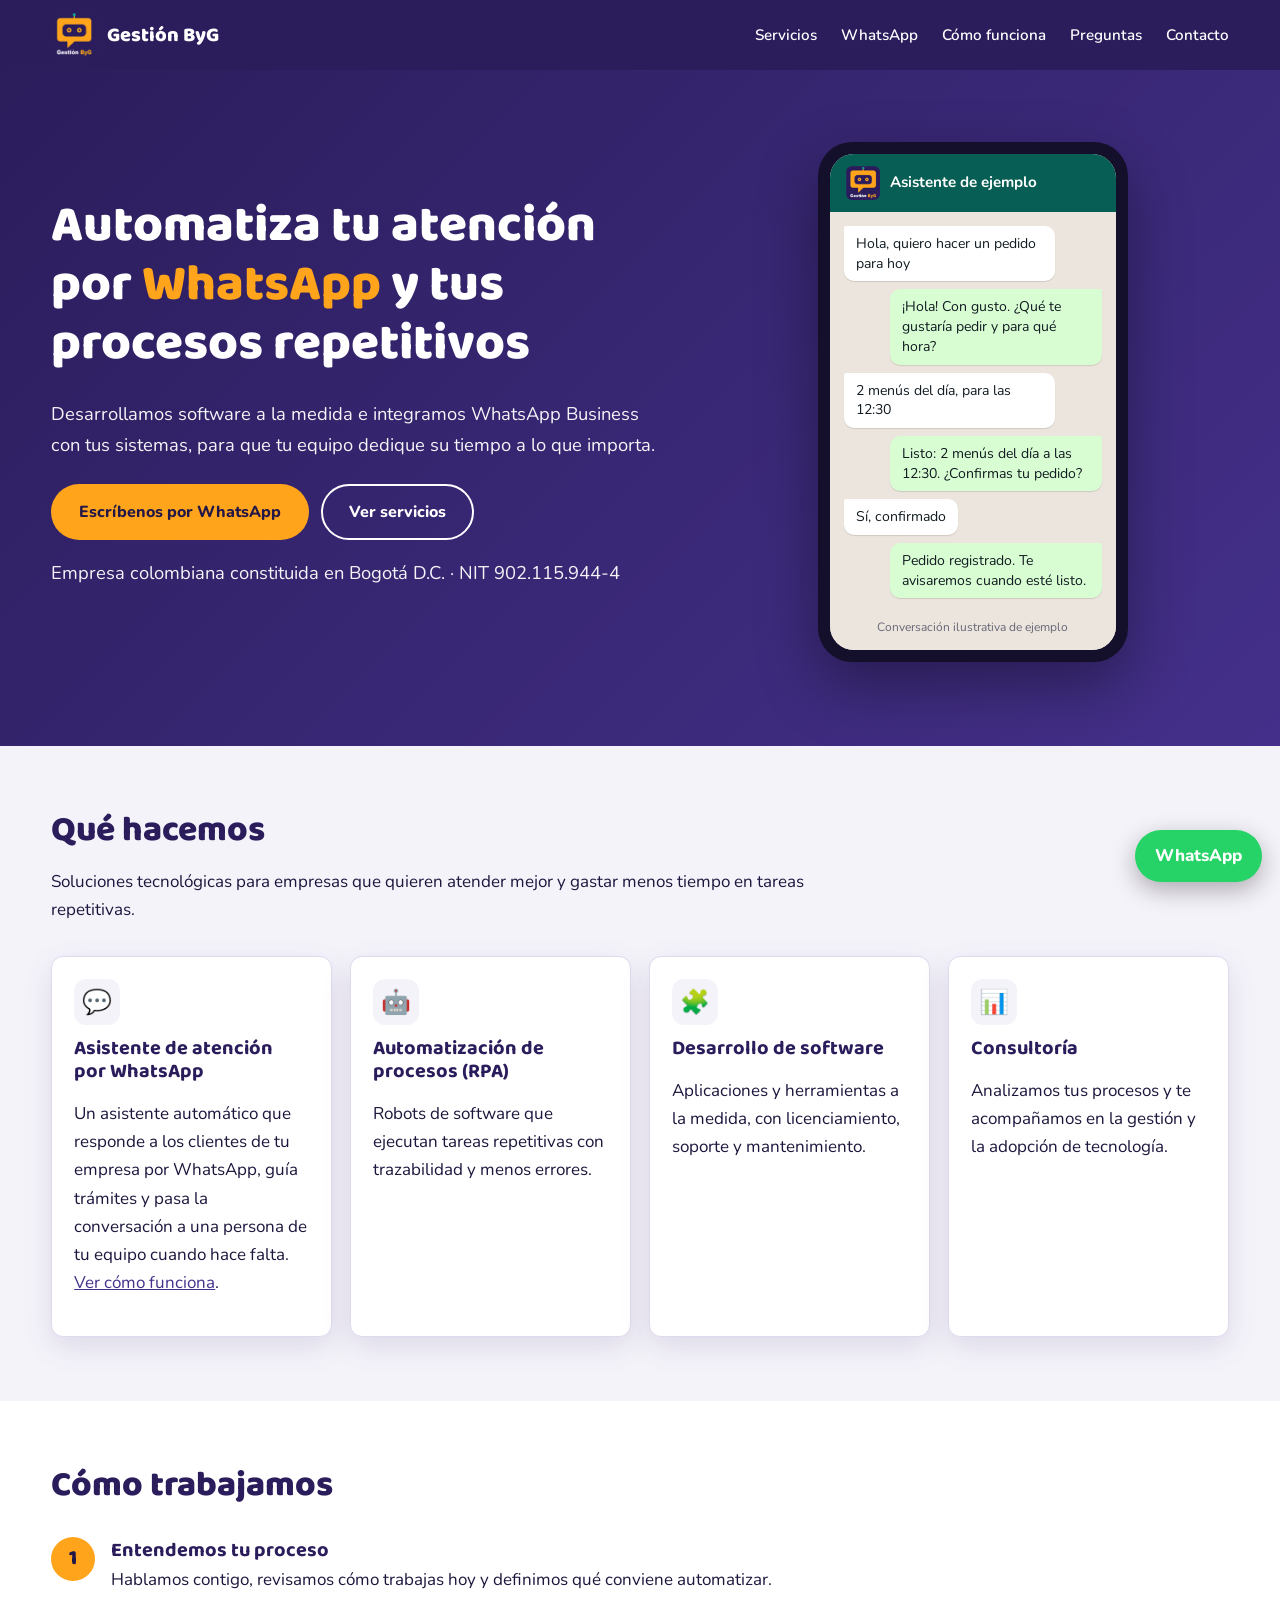
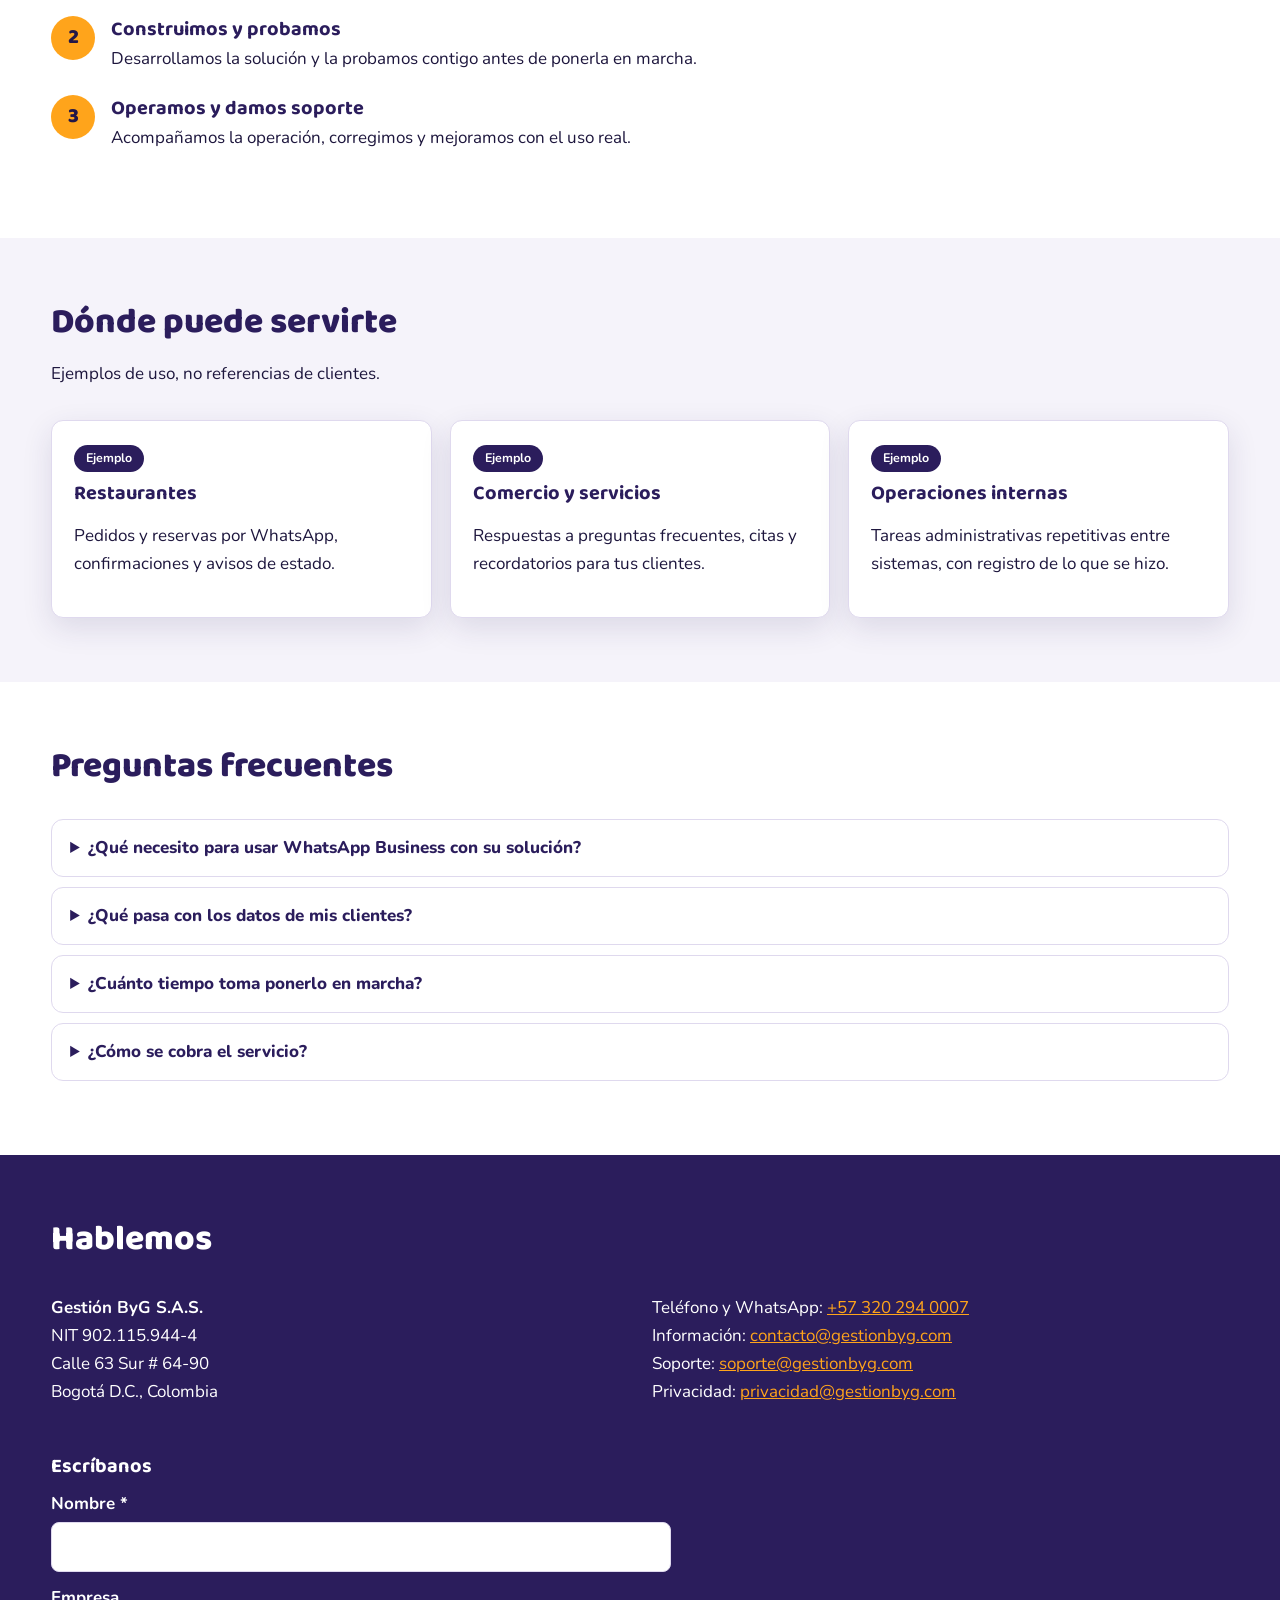
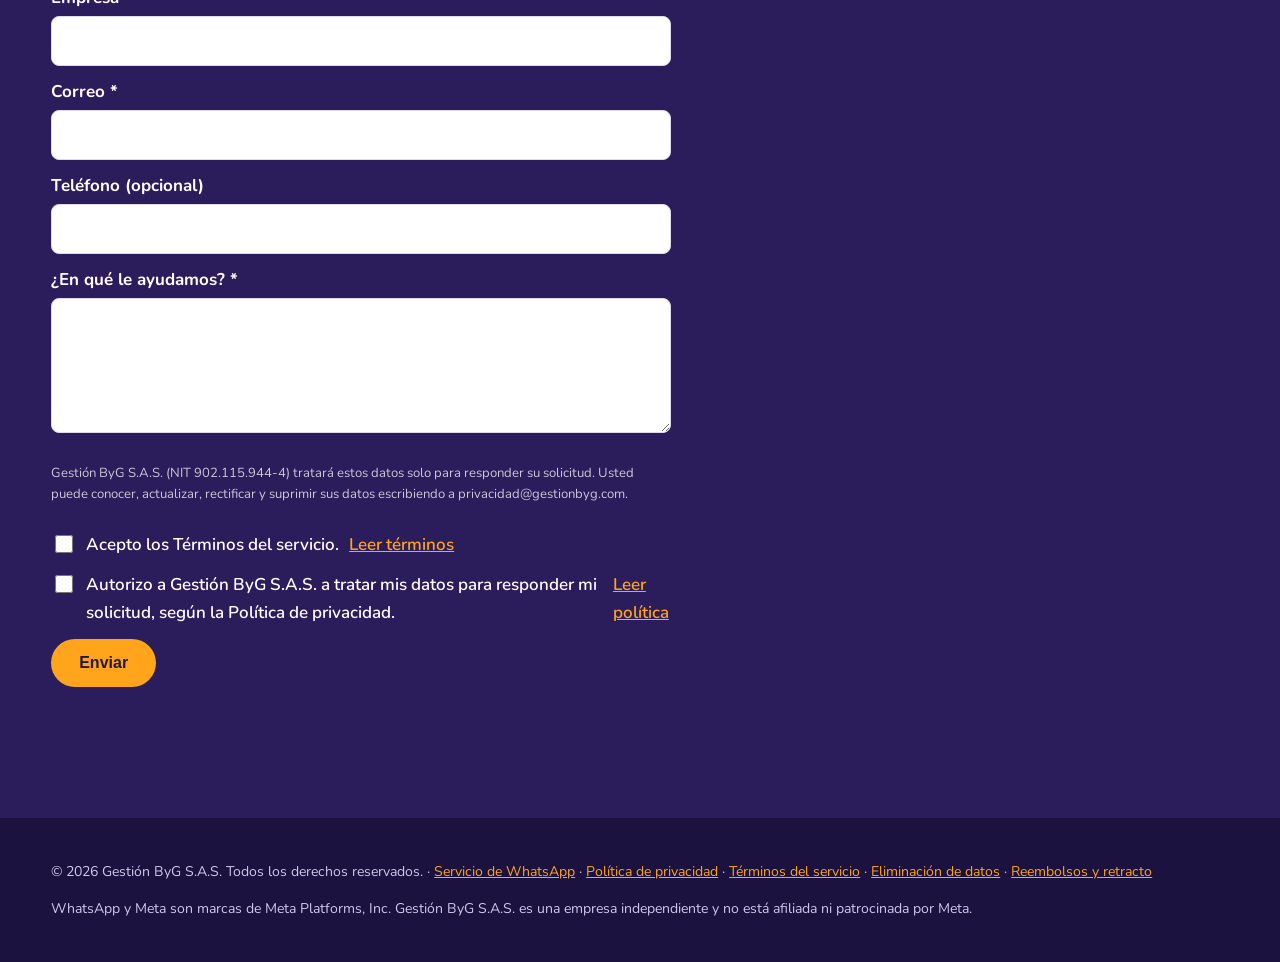
==== commit a485a3f9: "Logo de la empresa, ancho completo y tarjeta de asistente WhatsApp" ====
--- a/index.html
+++ b/index.html
@@ -8,8 +8,9 @@
 <meta property="og:title" content="Gestión ByG S.A.S.">
 <meta property="og:description" content="Software a la medida, automatización de procesos e integración de WhatsApp Business.">
 <meta property="og:type" content="website">
+<meta property="og:image" content="https://gestionbyg.com/logo-512.png">
 <meta property="og:url" content="https://gestionbyg.com/">
-<link rel="icon" href="data:image/svg+xml,%3Csvg xmlns='http://www.w3.org/2000/svg' viewBox='0 0 64 64'%3E%3Ccircle cx='32' cy='32' r='32' fill='%23FFA41B'/%3E%3Ctext x='32' y='42' font-size='28' font-weight='800' text-anchor='middle' fill='%23231748' font-family='Arial'%3EBG%3C/text%3E%3C/svg%3E">
+<link rel="icon" type="image/png" href="logo.png">
 <link rel="preconnect" href="https://fonts.googleapis.com">
 <link rel="preconnect" href="https://fonts.gstatic.com" crossorigin>
 <link href="https://fonts.googleapis.com/css2?family=Baloo+2:wght@600;700;800&family=Nunito:wght@400;600;700;800&display=swap" rel="stylesheet">
@@ -18,7 +19,7 @@
 <body>
 
 <header><div class="wrap">
-  <a class="marca" href="index.html"><span class="logo">ByG</span>Gestión ByG</a>
+  <a class="marca" href="index.html"><img class="logo" src="logo.png" alt="Logo de Gestión ByG" width="46" height="46">Gestión ByG</a>
   <nav>
     <a href="#servicios">Servicios</a>
     <a href="servicio-whatsapp.html">WhatsApp</a>
@@ -41,7 +42,7 @@
   </div>
   <div>
     <div class="telefono"><div class="pantalla">
-      <div class="chat-cab"><span class="pt">ByG</span>Asistente de ejemplo</div>
+      <div class="chat-cab"><img class="pt" src="logo.png" alt="Logo de Gestión ByG" width="34" height="34">Asistente de ejemplo</div>
       <div class="chat">
         <div class="burbuja cliente">Hola, quiero hacer un pedido para hoy</div>
         <div class="burbuja robot">¡Hola! Con gusto. ¿Qué te gustaría pedir y para qué hora?</div>
@@ -61,7 +62,7 @@
     <p>Soluciones tecnológicas para empresas que quieren atender mejor y gastar menos tiempo en tareas repetitivas.</p>
   </div>
   <div class="rejilla">
-    <div class="tarjeta"><div class="icono">💬</div><h3>Integración con WhatsApp Business</h3><p>Conectamos tus sistemas con WhatsApp para responder, tomar pedidos y enviar avisos a tus clientes.</p></div>
+    <div class="tarjeta"><div class="icono">💬</div><h3>Asistente de atención por WhatsApp</h3><p>Un asistente automático que responde a los clientes de tu empresa por WhatsApp, guía trámites y pasa la conversación a una persona de tu equipo cuando hace falta. <a href="servicio-whatsapp.html">Ver cómo funciona</a>.</p></div>
     <div class="tarjeta"><div class="icono">🤖</div><h3>Automatización de procesos (RPA)</h3><p>Robots de software que ejecutan tareas repetitivas con trazabilidad y menos errores.</p></div>
     <div class="tarjeta"><div class="icono">🧩</div><h3>Desarrollo de software</h3><p>Aplicaciones y herramientas a la medida, con licenciamiento, soporte y mantenimiento.</p></div>
     <div class="tarjeta"><div class="icono">📊</div><h3>Consultoría</h3><p>Analizamos tus procesos y te acompañamos en la gestión y la adopción de tecnología.</p></div>
--- a/style.css
+++ b/style.css
@@ -11,13 +11,13 @@
 h2{font-size:clamp(1.6rem,3.5vw,2.2rem);font-weight:800;color:var(--ciruela)}
 h3{font-size:1.25rem;font-weight:700;color:var(--ciruela)}
 a{color:var(--ciruela2)}
-.wrap{max-width:1040px;margin:0 auto;padding:0 20px}
+.wrap{max-width:1360px;margin:0 auto;padding:0 clamp(20px,4vw,56px)}
 
 /* Cabecera */
 header{background:var(--ciruela);position:sticky;top:0;z-index:20}
-header .wrap{display:flex;align-items:center;justify-content:space-between;gap:16px;padding:12px 20px;flex-wrap:wrap}
+header .wrap{display:flex;align-items:center;justify-content:space-between;gap:16px;padding:12px clamp(20px,4vw,56px);flex-wrap:wrap}
 .marca{display:flex;align-items:center;gap:10px;color:#fff;text-decoration:none;font-family:"Baloo 2",sans-serif;font-weight:800;font-size:1.25rem}
-.logo{width:38px;height:38px;border-radius:50%;background:var(--ambar);color:var(--sobre-ambar);display:grid;place-items:center;font-family:"Baloo 2",sans-serif;font-weight:800;font-size:.95rem}
+.logo{width:46px;height:46px;border-radius:8px;object-fit:contain;display:block}
 nav a{color:#fff;text-decoration:none;margin-left:20px;font-weight:600;font-size:.95rem}
 nav a:hover{color:var(--ambar)}
 
@@ -32,7 +32,7 @@
 .hero .wrap{display:grid;grid-template-columns:1.1fr .9fr;gap:40px;align-items:center}
 .hero h1{color:#fff}
 .hero h1 span{color:var(--ambar)}
-.hero p{font-size:1.15rem;opacity:.95;max-width:520px}
+.hero p{font-size:1.15rem;opacity:.95;max-width:620px}
 .hero .acciones{display:flex;gap:12px;flex-wrap:wrap;margin-top:24px}
 .aviso-mini{font-size:.82rem;opacity:.75;margin-top:18px}
 
@@ -40,7 +40,7 @@
 .telefono{background:#14102b;border-radius:34px;padding:12px;max-width:310px;margin:0 auto;box-shadow:0 24px 60px rgba(0,0,0,.35)}
 .pantalla{background:#ece5dd;border-radius:24px;overflow:hidden}
 .chat-cab{background:#075e54;color:#fff;padding:12px 16px;font-weight:700;display:flex;gap:10px;align-items:center;font-size:.95rem}
-.chat-cab .pt{width:30px;height:30px;border-radius:50%;background:var(--ambar);color:var(--sobre-ambar);display:grid;place-items:center;font-size:.7rem;font-weight:800}
+.chat-cab .pt{width:34px;height:34px;border-radius:6px;object-fit:contain;display:block}
 .chat{padding:14px;display:flex;flex-direction:column;gap:8px;min-height:330px}
 .burbuja{color:#111b21;max-width:82%;padding:8px 12px;border-radius:10px;font-size:.88rem;line-height:1.4;box-shadow:0 1px 1px rgba(0,0,0,.12)}
 .cliente{background:#fff;align-self:flex-start;border-top-left-radius:2px}
@@ -49,7 +49,7 @@
 
 /* Secciones */
 section{padding:64px 0}
-.intro{max-width:640px;margin-bottom:32px}
+.intro{max-width:800px;margin-bottom:32px}
 .rejilla{display:grid;grid-template-columns:repeat(auto-fit,minmax(230px,1fr));gap:18px}
 .tarjeta{background:var(--blanco);border:1px solid var(--borde);border-radius:var(--radio);padding:22px;box-shadow:var(--sombra)}
 .tarjeta .icono{width:46px;height:46px;border-radius:12px;background:var(--fondo);display:grid;place-items:center;font-size:1.5rem;margin-bottom:12px}
@@ -81,7 +81,7 @@
 .wa-flotante{position:fixed;right:18px;bottom:18px;background:#25d366;color:#fff;text-decoration:none;font-weight:800;border-radius:999px;padding:12px 20px;box-shadow:0 8px 24px rgba(0,0,0,.3);z-index:30}
 
 /* Páginas legales */
-.legal{background:#fff;max-width:820px;margin:32px auto;padding:36px 28px;border-radius:var(--radio);border:1px solid var(--borde)}
+.legal{background:#fff;max-width:1000px;margin:32px auto;padding:36px 28px;border-radius:var(--radio);border:1px solid var(--borde)}
 .legal h2{font-size:1.35rem;margin-top:1.6em}
 
 @media(max-width:800px){
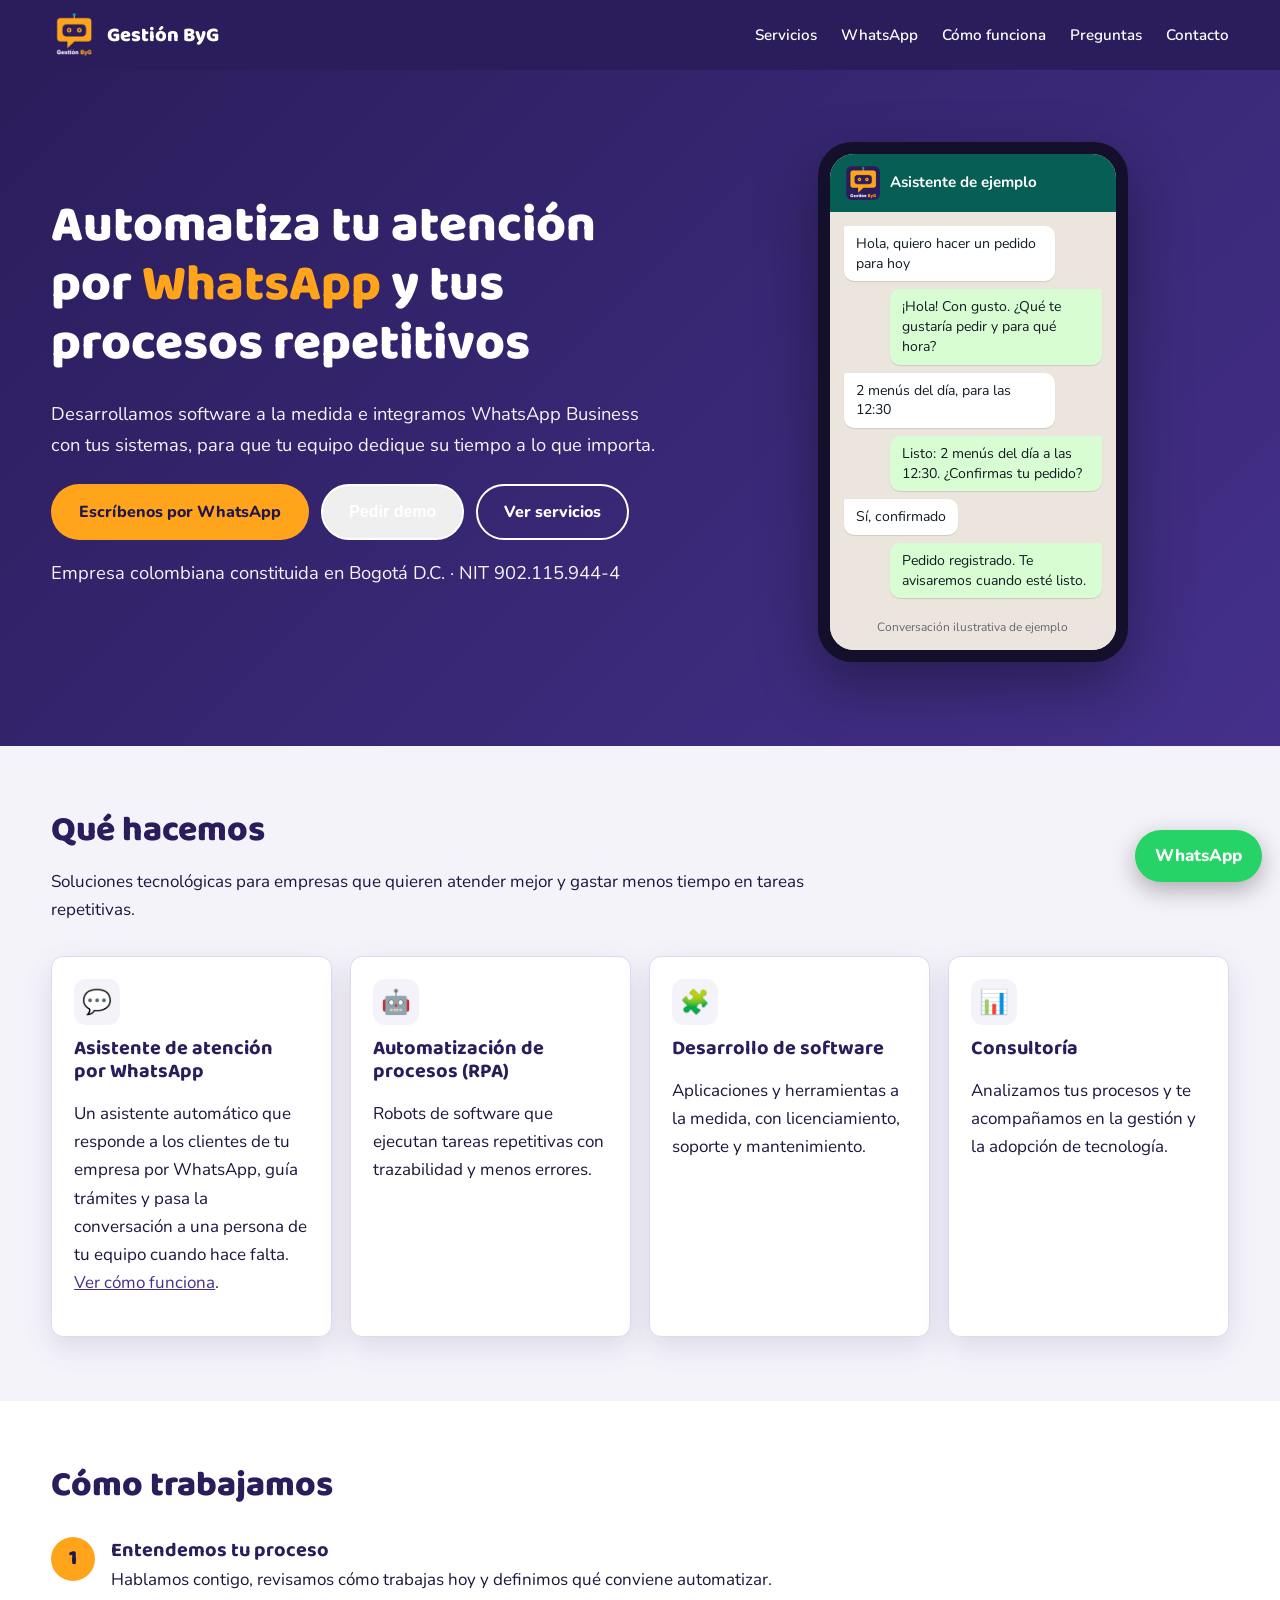
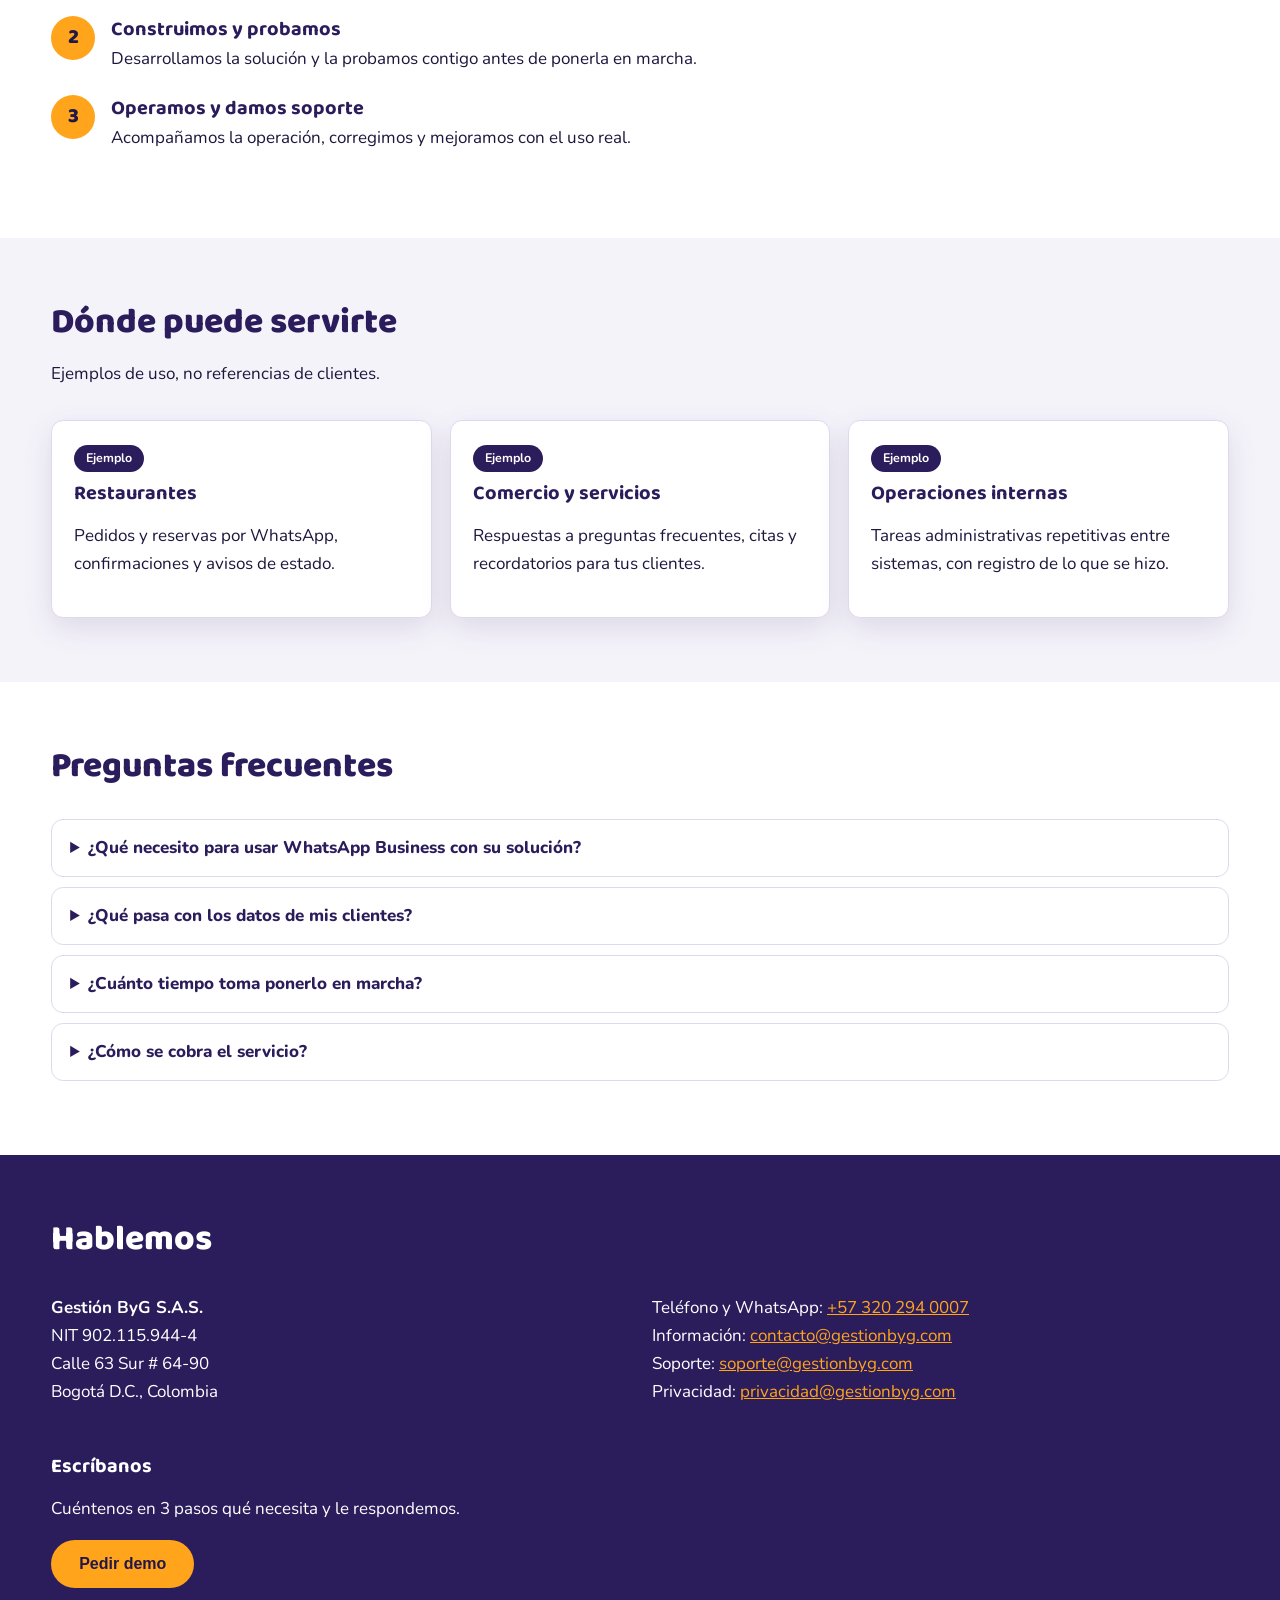
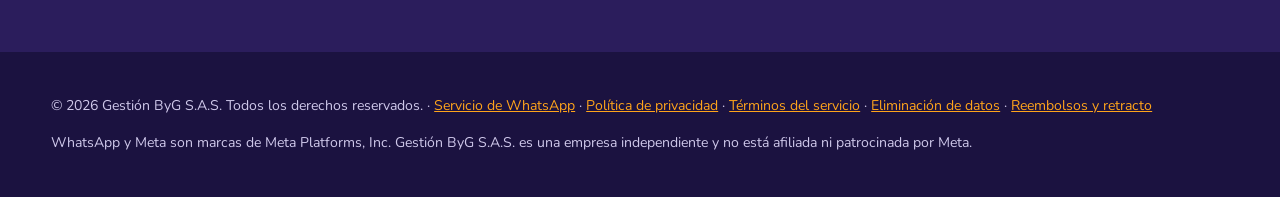
==== commit 48dfe29a: "Tarjeta por pasos para demo, consentimiento y conexión de WhatsApp Co-Authored-By: Claude Sonnet 5.5" ====
--- a/index.html
+++ b/index.html
@@ -36,6 +36,7 @@
     <p>Desarrollamos software a la medida e integramos WhatsApp Business con tus sistemas, para que tu equipo dedique su tiempo a lo que importa.</p>
     <div class="acciones">
       <a class="btn btn-ambar" href="https://wa.me/573202940007?text=Hola%2C%20quiero%20informaci%C3%B3n%20sobre%20sus%20servicios" target="_blank" rel="noopener">Escríbenos por WhatsApp</a>
+      <button class="btn btn-borde" type="button" data-abrir-demo>Pedir demo</button>
       <a class="btn btn-borde" href="#servicios">Ver servicios</a>
     </div>
     <p class="aviso-mini">Empresa colombiana constituida en Bogotá D.C. · NIT 902.115.944-4</p>
@@ -107,48 +108,119 @@
     </div>
   </div>
   <h3 style="color:#fff;margin-top:32px">Escríbanos</h3>
-<form id="form-contacto" class="form-contacto" novalidate>
-  <label>Nombre *<input name="nombre" required maxlength="100" autocomplete="name"></label>
-  <label>Empresa<input name="empresa" maxlength="120" autocomplete="organization"></label>
-  <label>Correo *<input name="correo" type="email" required maxlength="160" autocomplete="email"></label>
-  <label>Teléfono (opcional)<input name="telefono" type="tel" maxlength="30" autocomplete="tel"></label>
-  <label>¿En qué le ayudamos? *<textarea name="mensaje" required maxlength="2000" rows="4"></textarea></label>
-  <input name="sitio_web" tabindex="-1" autocomplete="off" style="position:absolute;left:-9999px" aria-hidden="true">
-
-  <p class="aviso-mini">Gestión ByG S.A.S. (NIT 902.115.944-4) tratará estos datos solo para responder su solicitud. Usted puede conocer, actualizar, rectificar y suprimir sus datos escribiendo a privacidad@gestionbyg.com.</p>
-
-  <label class="casilla"><input type="checkbox" name="acepta_terminos" required>
-    Acepto los Términos del servicio. <a href="terminos.html" target="_blank" rel="noopener">Leer términos</a></label>
-  <label class="casilla"><input type="checkbox" name="acepta_privacidad" required>
-    Autorizo a Gestión ByG S.A.S. a tratar mis datos para responder mi solicitud, según la Política de privacidad. <a href="privacidad.html" target="_blank" rel="noopener">Leer política</a></label>
-
-  <button class="btn btn-ambar" type="submit">Enviar</button>
-  <p id="form-estado" role="status"></p>
+  <p>Cuéntenos en 3 pasos qué necesita y le respondemos.</p>
+  <button class="btn btn-ambar" type="button" data-abrir-demo>Pedir demo</button>
+  <noscript><p>Para escribirnos sin JavaScript use <a href="mailto:contacto@gestionbyg.com">contacto@gestionbyg.com</a>.</p></noscript>
+
+<dialog id="demo" class="tarjeta-pasos" aria-labelledby="demo-titulo">
+<form id="form-contacto" class="tp" novalidate method="dialog">
+  <button class="tp-cerrar" type="button" data-cerrar aria-label="Cerrar">&times;</button>
+  <div class="tp-lado">
+    <img src="logo.png" alt="Logo de Gestión ByG" width="84" height="84">
+    <div class="tp-ico" aria-hidden="true">💬</div>
+    <p>Hablemos de lo que puedes automatizar en tu empresa.</p>
+  </div>
+  <div class="tp-cuerpo">
+    <div class="tp-paso activo" data-paso="1">
+      <h2 id="demo-titulo">Pide tu demo</h2>
+      <p>Empecemos por saber quién eres.</p>
+      <div class="tp-campos">
+        <label>Nombre *<input name="nombre" required maxlength="100" autocomplete="name"></label>
+        <label>Empresa<input name="empresa" maxlength="120" autocomplete="organization"></label>
+        <label>Correo *<input name="correo" type="email" required maxlength="160" autocomplete="email"></label>
+        <label>Teléfono (opcional)<input name="telefono" type="tel" maxlength="30" autocomplete="tel"></label>
+      </div>
+    </div>
+    <div class="tp-paso" data-paso="2">
+      <h2>¿En qué te ayudamos?</h2>
+      <p>Cuéntanos tu proceso o lo que quieres mejorar.</p>
+      <div class="tp-campos">
+        <label>Tu necesidad *<textarea name="mensaje" required maxlength="2000" rows="6"></textarea></label>
+      </div>
+    </div>
+    <div class="tp-paso" data-paso="3">
+      <h2>Tus datos, con tu permiso</h2>
+      <p class="aviso-mini" style="color:var(--texto);opacity:.8;margin:0 0 8px">Gestión ByG S.A.S. (NIT 902.115.944-4) tratará estos datos solo para responder su solicitud. Usted puede conocer, actualizar, rectificar y suprimir sus datos escribiendo a privacidad@gestionbyg.com.</p>
+      <label class="tp-casilla"><input type="checkbox" name="acepta_terminos" required>
+        <span>Acepto los Términos del servicio. <a href="terminos.html" target="_blank" rel="noopener">Leer términos</a></span></label>
+      <label class="tp-casilla"><input type="checkbox" name="acepta_privacidad" required>
+        <span>Autorizo a Gestión ByG S.A.S. a tratar mis datos para responder mi solicitud, según la Política de privacidad. <a href="privacidad.html" target="_blank" rel="noopener">Leer política</a></span></label>
+    </div>
+    <div class="tp-paso" data-paso="4">
+      <h2>¡Recibido!</h2>
+      <p class="tp-ok" id="form-ok"></p>
+    </div>
+    <input name="sitio_web" tabindex="-1" autocomplete="off" style="position:absolute;left:-9999px" aria-hidden="true">
+    <p class="tp-error" id="form-estado" role="status" aria-live="polite"></p>
+    <div class="tp-pie">
+      <div><div class="tp-indicador" id="tp-ind">PASO 1 DE 3</div><div class="tp-barra" id="tp-barra"><i class="on"></i><i></i><i></i></div></div>
+      <div class="tp-acciones">
+        <button class="tp-atras" type="button" id="tp-atras" hidden>Atrás</button>
+        <button class="btn btn-ambar" type="button" id="tp-sig">Siguiente</button>
+      </div>
+    </div>
+  </div>
 </form>
+</dialog>
 <script>
-document.getElementById("form-contacto").addEventListener("submit", async (e) => {
-  e.preventDefault();
-  const f = e.target, estado = document.getElementById("form-estado");
-  if (!f.acepta_terminos.checked || !f.acepta_privacidad.checked) {
-    estado.textContent = "Para enviar, marque las dos casillas."; return;
+(function () {
+  const dlg = document.getElementById("demo"), f = document.getElementById("form-contacto");
+  const estado = document.getElementById("form-estado"), sig = document.getElementById("tp-sig"), atras = document.getElementById("tp-atras");
+  const ind = document.getElementById("tp-ind"), barra = document.getElementById("tp-barra").children;
+  let paso = 1, enviando = false;
+  const pasosPanel = f.querySelectorAll(".tp-paso");
+  function mostrar() {
+    pasosPanel.forEach(p => p.classList.toggle("activo", Number(p.dataset.paso) === paso));
+    const fin = paso === 4;
+    ind.textContent = fin ? "LISTO" : "PASO " + paso + " DE 3";
+    [...barra].forEach((b, i) => b.classList.toggle("on", fin || i < paso));
+    atras.hidden = paso === 1 || fin;
+    sig.textContent = fin ? "Cerrar" : (paso === 3 ? "Enviar" : "Siguiente");
+    estado.textContent = "";
   }
-  if (!f.reportValidity()) return;
-  const datos = {
-    nombre: f.nombre.value, empresa: f.empresa.value, correo: f.correo.value,
-    telefono: f.telefono.value, mensaje: f.mensaje.value, sitio_web: f.sitio_web.value,
-    acepta_terminos: f.acepta_terminos.checked, acepta_privacidad: f.acepta_privacidad.checked,
-    pagina: location.pathname
-  };
-  estado.textContent = "Enviando…";
-  try {
-    const r = await fetch("https://gestionbyg-webhook.jburgos.workers.dev/contacto", {
-      method: "POST", headers: { "Content-Type": "application/json" }, body: JSON.stringify(datos)
-    });
-    const j = await r.json();
-    if (j.ok) { f.reset(); estado.textContent = "Recibido. Radicado " + (j.radicado || "") + ". Le responderemos pronto."; }
-    else estado.textContent = j.error || "No se pudo enviar. Escríbanos a contacto@gestionbyg.com.";
-  } catch (_) { estado.textContent = "No se pudo enviar. Escríbanos a contacto@gestionbyg.com."; }
-});
+  function validar() {
+    const campos = [...f.querySelector('[data-paso="' + paso + '"]').querySelectorAll("input,textarea")];
+    for (const c of campos) { if (!c.checkValidity()) { c.reportValidity(); return false; } }
+    if (paso === 3 && (!f.acepta_terminos.checked || !f.acepta_privacidad.checked)) {
+      estado.textContent = "Para enviar, marque las dos casillas."; return false;
+    }
+    return true;
+  }
+  async function enviar() {
+    if (enviando) return;
+    enviando = true; sig.disabled = true; estado.textContent = "Enviando…";
+    const datos = {
+      nombre: f.nombre.value, empresa: f.empresa.value, correo: f.correo.value,
+      telefono: f.telefono.value, mensaje: f.mensaje.value, sitio_web: f.sitio_web.value,
+      acepta_terminos: f.acepta_terminos.checked, acepta_privacidad: f.acepta_privacidad.checked,
+      pagina: location.pathname
+    };
+    try {
+      const r = await fetch("https://gestionbyg-webhook.jburgos.workers.dev/contacto", {
+        method: "POST", headers: { "Content-Type": "application/json" }, body: JSON.stringify(datos)
+      });
+      const j = await r.json();
+      if (j.ok) {
+        f.reset(); paso = 4; mostrar();
+        document.getElementById("form-ok").innerHTML = "Radicado <strong>" + (j.radicado || "") + "</strong>. Te responderemos pronto.";
+      } else estado.textContent = j.error || "No se pudo enviar. Escríbanos a contacto@gestionbyg.com.";
+    } catch (_) { estado.textContent = "No se pudo enviar. Escríbanos a contacto@gestionbyg.com."; }
+    enviando = false; sig.disabled = false;
+  }
+  sig.addEventListener("click", () => {
+    if (paso === 4) { dlg.close(); return; }
+    if (!validar()) return;
+    if (paso === 3) enviar(); else { paso++; mostrar(); }
+  });
+  atras.addEventListener("click", () => { if (paso > 1) { paso--; mostrar(); } });
+  f.addEventListener("keydown", (e) => { if (e.key === "Enter" && e.target.tagName !== "TEXTAREA") { e.preventDefault(); sig.click(); } });
+  document.querySelectorAll("[data-abrir-demo]").forEach(b => b.addEventListener("click", () => {
+    if (paso === 4) { paso = 1; mostrar(); }
+    if (typeof dlg.showModal === "function") dlg.showModal(); else location.href = "mailto:contacto@gestionbyg.com";
+  }));
+  dlg.querySelector("[data-cerrar]").addEventListener("click", () => dlg.close());
+  dlg.addEventListener("click", (e) => { if (e.target === dlg) dlg.close(); });
+})();
 </script>
 </div></section>
 </main>
--- a/style.css
+++ b/style.css
@@ -100,3 +100,50 @@
 .form-contacto .casilla input{margin-top:4px;width:18px;height:18px;flex:none}
 .form-contacto button{justify-self:start;cursor:pointer}
 #form-estado{min-height:1.2em;font-weight:700}
+
+/* Tarjeta por pasos (demo, consentimiento, conexión) */
+dialog.tarjeta-pasos{border:0;padding:0;background:transparent;max-width:min(920px,94vw);width:100%;overflow:visible;color:var(--texto)}
+dialog.tarjeta-pasos::backdrop{background:rgba(27,18,64,.62);backdrop-filter:blur(4px)}
+.tp{display:grid;grid-template-columns:.9fr 1.1fr;background:#fff;border-radius:28px;overflow:hidden;box-shadow:0 30px 80px rgba(27,18,64,.45);position:relative}
+.tp-lado{background:linear-gradient(160deg,var(--ciruela) 0%,var(--ciruela2) 100%);color:#fff;padding:32px 28px;display:flex;flex-direction:column;justify-content:center;align-items:center;gap:14px;text-align:center;clip-path:polygon(0 0,100% 0,78% 100%,0 100%);padding-right:22%}
+.tp-lado img{width:84px;height:84px;border-radius:18px;background:#fff;padding:8px;object-fit:contain}
+.tp-lado .tp-ico{font-size:2.6rem;line-height:1}
+.tp-lado p{margin:0;font-size:.95rem;opacity:.92}
+.tp-cuerpo{padding:36px 36px 28px 20px;display:flex;flex-direction:column;min-height:420px}
+.tp-cuerpo h2{font-size:1.6rem;margin-bottom:.35em}
+.tp-cuerpo>p{margin:0 0 14px}
+.tp-paso{display:none;flex:1;flex-direction:column}
+.tp-paso.activo{display:flex}
+.tp-campos{display:grid;gap:10px}
+.tp-campos label{display:grid;gap:4px;font-weight:700;font-size:.95rem}
+.tp-campos input,.tp-campos textarea{font:inherit;padding:10px 12px;border-radius:10px;border:1px solid var(--borde);color:var(--texto);width:100%}
+.tp-campos input:focus,.tp-campos textarea:focus{outline:2px solid var(--ambar);border-color:var(--ambar)}
+.tp-casilla{display:flex;gap:10px;align-items:flex-start;font-weight:600;font-size:.93rem;margin:8px 0}
+.tp-casilla input{margin-top:4px;width:20px;height:20px;flex:none;accent-color:var(--ciruela2)}
+.tp-pie{display:flex;justify-content:space-between;align-items:center;gap:12px;margin-top:auto;padding-top:18px}
+.tp-indicador{font-size:.8rem;font-weight:800;letter-spacing:.06em;color:var(--ciruela)}
+.tp-barra{display:flex;gap:6px;margin-top:6px}
+.tp-barra i{width:26px;height:5px;border-radius:3px;background:var(--borde)}
+.tp-barra i.on{background:var(--ambar)}
+.tp-acciones{display:flex;gap:10px;align-items:center}
+.tp-atras{background:none;border:0;color:var(--ciruela2);font:inherit;font-weight:800;cursor:pointer;padding:10px 6px}
+.tp .btn{cursor:pointer;font-family:inherit}
+.tp .btn:disabled{opacity:.45;cursor:not-allowed;transform:none}
+.tp-cerrar{position:absolute;top:10px;right:14px;background:none;border:0;font-size:1.7rem;line-height:1;color:var(--ciruela);cursor:pointer;z-index:2}
+.tp-error{color:#b3261e;font-weight:700;min-height:1.2em;margin:6px 0 0;font-size:.9rem}
+.tp-ok{font-size:1.1rem}
+.tp-ok strong{color:var(--ciruela)}
+/* Versión en página (conectar): la misma tarjeta sin ventana */
+.tp-pagina{max-width:920px;margin:36px auto}
+.tp-pagina .tp-paso{display:flex}
+.tp-lista{margin:0 0 12px;padding-left:20px}
+@media(max-width:760px){
+  .tp{grid-template-columns:1fr;border-radius:22px}
+  .tp-lado{clip-path:none;padding:20px;padding-right:20px;flex-direction:row;text-align:left}
+  .tp-lado img{width:52px;height:52px}
+  .tp-cuerpo{padding:22px 20px;min-height:0}
+}
+dialog.tarjeta-pasos .tp{max-height:94vh}
+dialog.tarjeta-pasos .tp-cuerpo{overflow-y:auto}
+section.tp-pagina{padding:0;width:min(920px,calc(100% - 40px));margin:36px auto}
+section.tp-pagina .tp-lado{min-height:100%}
